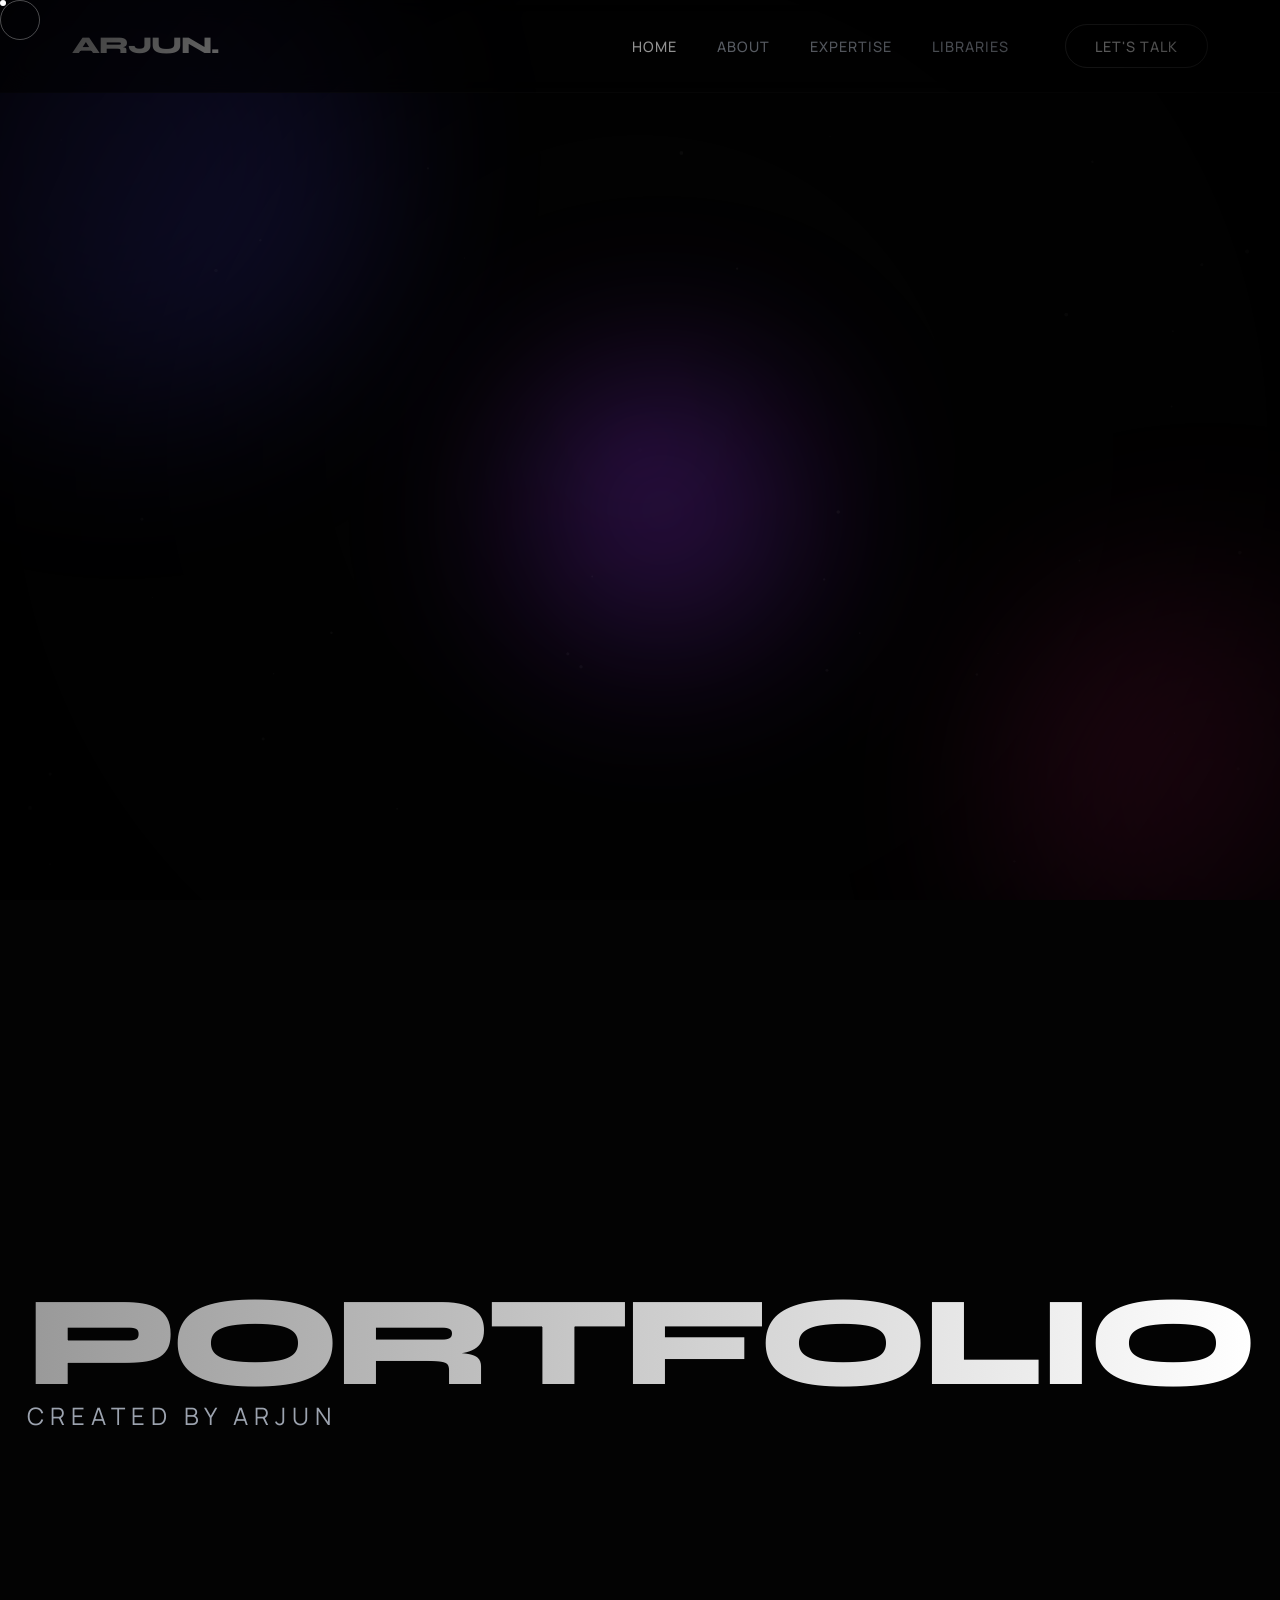
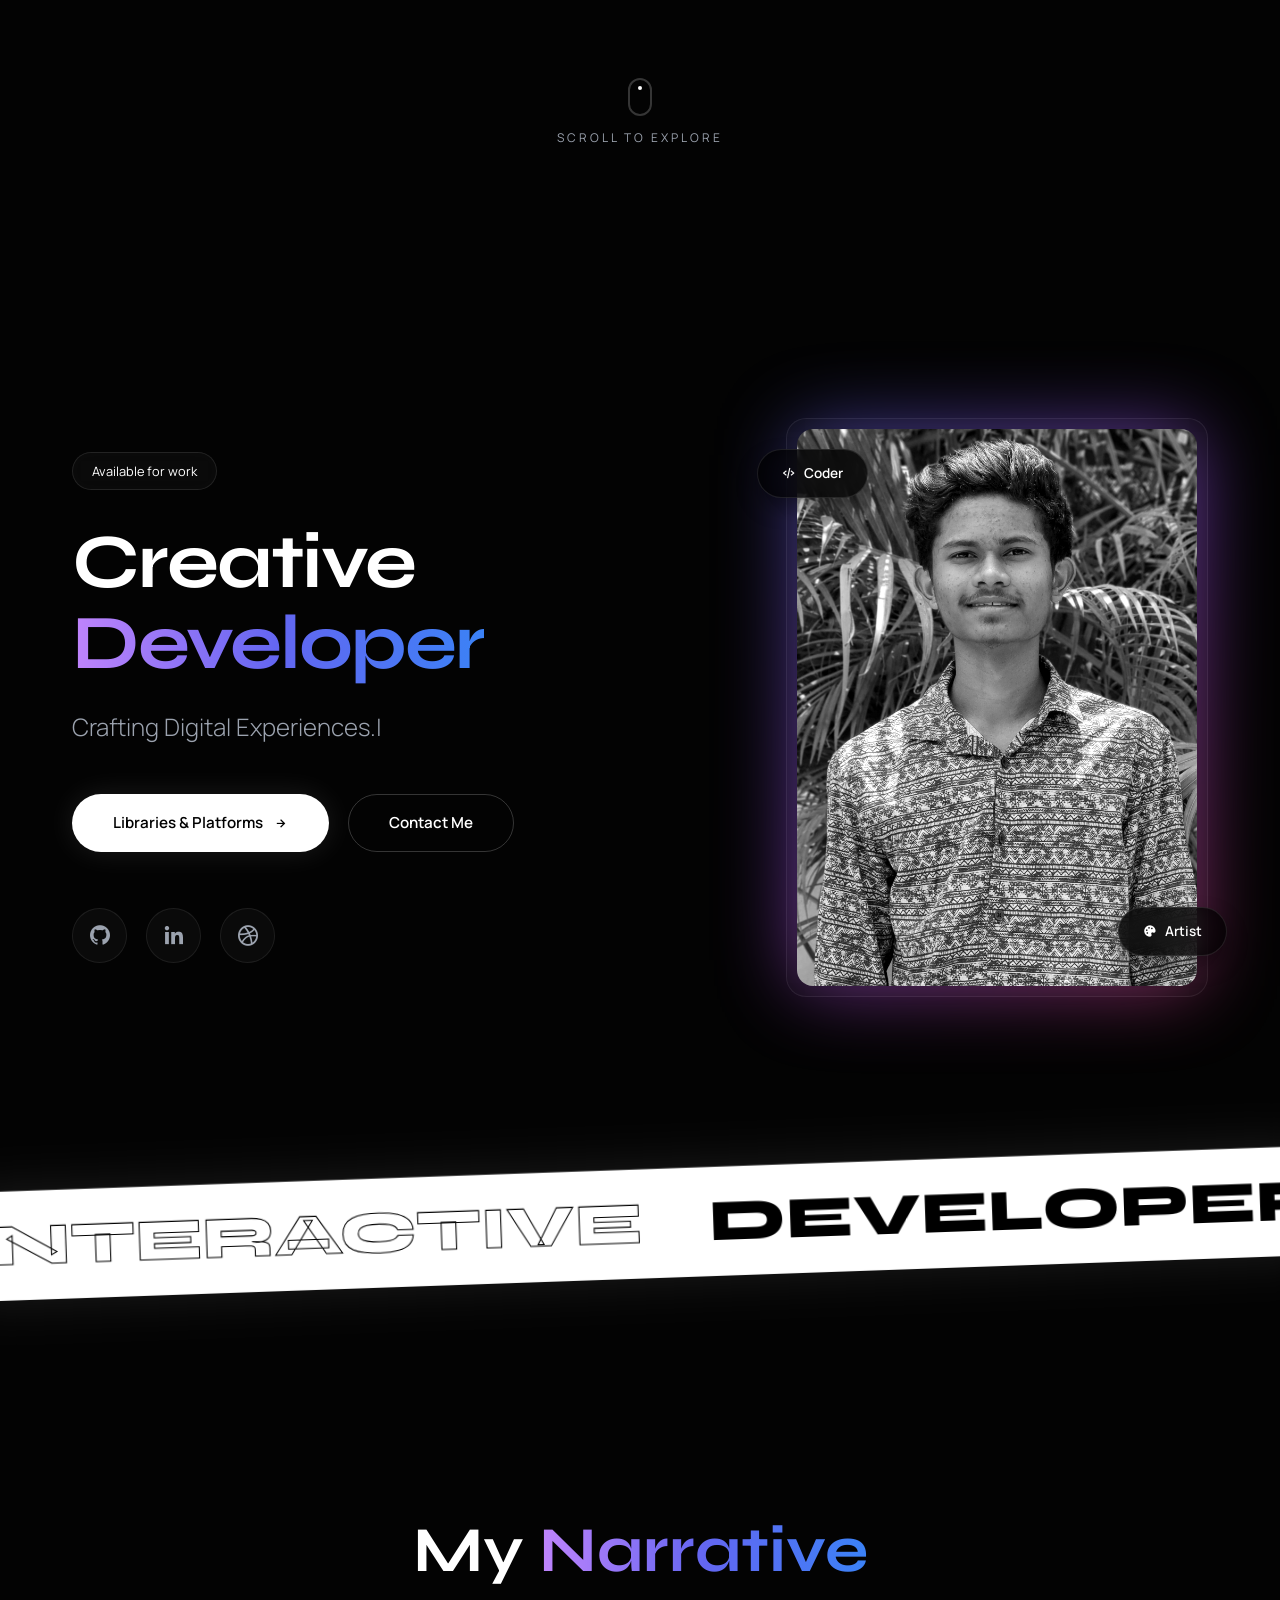
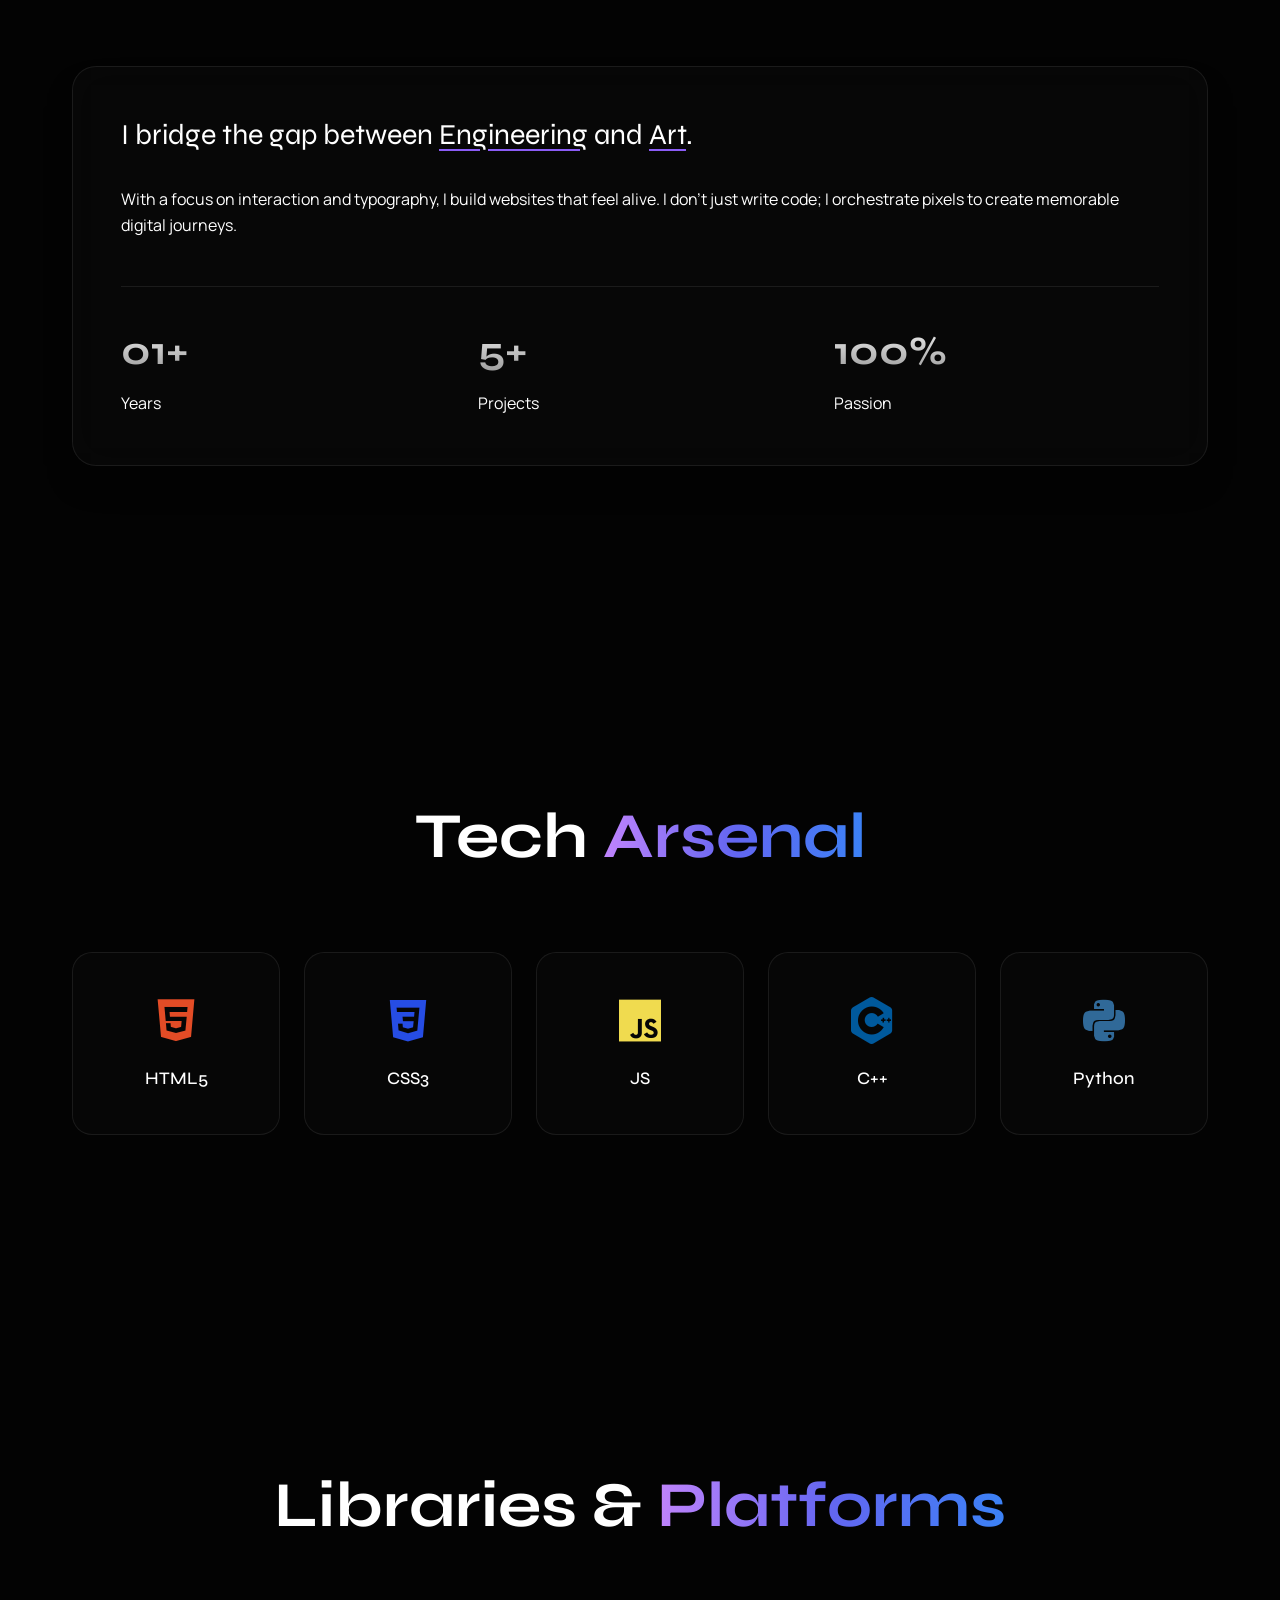
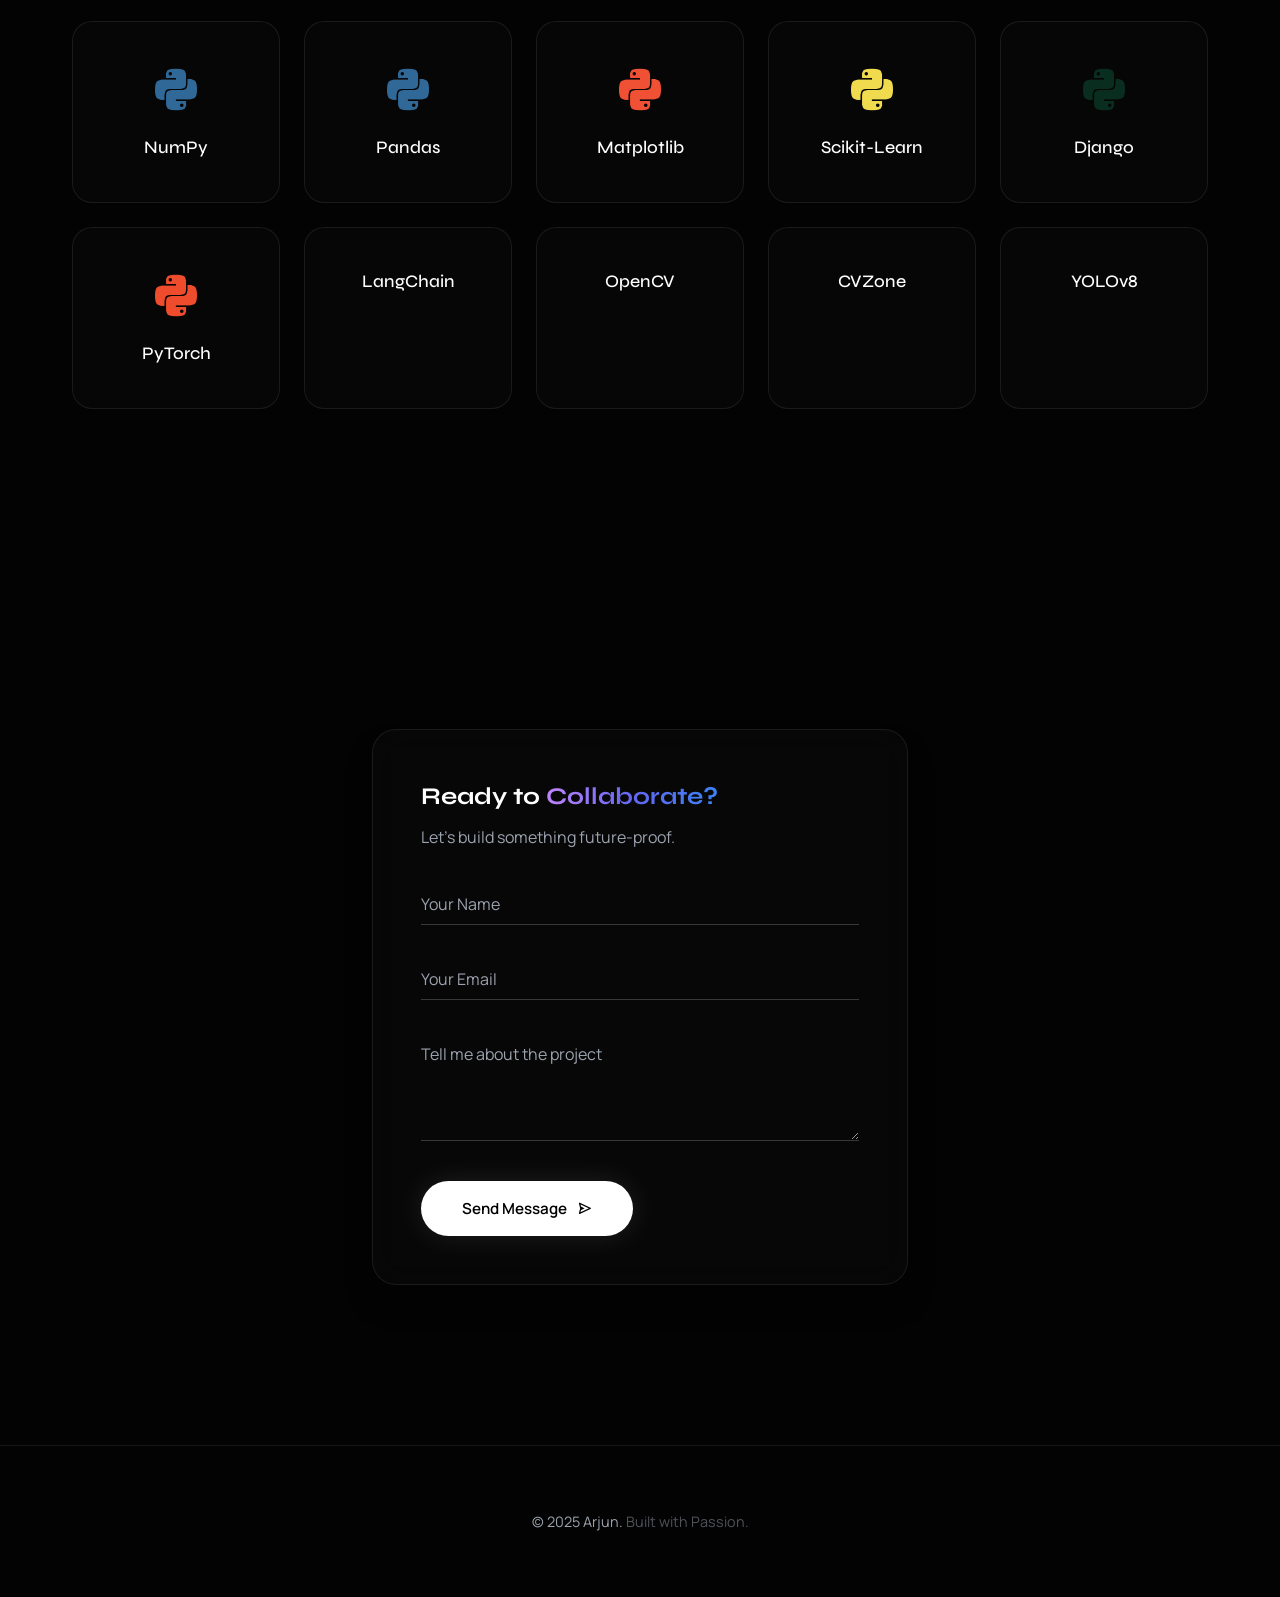
==== index.html @ 9d9468fa "Add files via upload" ====
<!DOCTYPE html>
<html lang="en">
<head>
    <meta charset="UTF-8">
    <meta name="viewport" content="width=device-width, initial-scale=1.0">
    <title>Arjun | Creative Developer</title>
    <link rel="stylesheet" href="style.css">
    <link href='https://unpkg.com/boxicons@2.1.4/css/boxicons.min.css' rel='stylesheet'>
    <link rel="preconnect" href="https://fonts.googleapis.com">
    <link rel="preconnect" href="https://fonts.gstatic.com" crossorigin>
    <link href="https://fonts.googleapis.com/css2?family=Manrope:wght@300;400;500;600&family=Syne:wght@400;600;700;800&display=swap" rel="stylesheet">
</head>
<body>

    <div class="noise-overlay"></div>
    <div class="vignette"></div>

    <div class="blob-cont">
        <div class="blob blob-1"></div>
        <div class="blob blob-2"></div>
        <div class="blob blob-3"></div>
    </div>

    <div class="preloader">
        <div class="loader-content">
            <span class="loader-text">Arjun.</span>
            <div class="loader-bar"></div>
        </div>
    </div>

    <div class="cursor-dot" data-cursor-dot></div>
    <div class="cursor-outline" data-cursor-outline></div>

    <canvas id="particles-canvas"></canvas>

    <header class="glass-header" id="header">
        <nav class="nav container">
            <a href="#" class="logo hacker-effect" data-value="ARJUN.">ARJUN.</a>
            
            <div class="nav-menu" id="nav-menu">
                <a href="#home" class="nav-link active-link">Home</a>
                <a href="#about" class="nav-link">About</a>
                <a href="#skills" class="nav-link">Expertise</a>
                <a href="#libraries" class="nav-link">Libraries</a>
                <a href="#contact" class="nav-link contact-btn magnetic">Let's Talk</a>
                <div class="close-menu"><i class='bx bx-x'></i></div>
            </div>
            <div class="toggle-menu" id="nav-toggle"><i class='bx bx-menu-alt-right'></i></div>
        </nav>
        <div class="scroll-progress"></div>
    </header>

    <section class="cover-page">
        <div class="cover-content">
            <h1 class="giant-text parallax" data-speed="0.2">PORTFOLIO</h1>
            <p class="cover-subtitle parallax" data-speed="0.1">Created by Arjun</p>
            
            <div class="scroll-indicator-wrapper">
                <div class="mouse-icon"></div>
                <span>Scroll to Explore</span>
            </div>
        </div>
    </section>

    <section class="hero" id="home">
        <div class="container hero-grid">
            <div class="hero-text reveal-group">
                <div class="badge reveal-item">Available for work</div>
                <h1 class="reveal-item">Creative <br> <span class="gradient-text hacker-effect" data-value="Developer">Developer</span></h1>
                <p class="typing-wrapper reveal-item">Crafting <span class="typewriter"></span><span class="cursor">|</span></p>
                
                <div class="hero-btns reveal-item">
                    <a href="#libraries" class="btn primary magnetic">Libraries & Platforms <i class='bx bx-right-arrow-alt'></i></a>
                    <a href="#contact" class="btn secondary magnetic">Contact Me</a>
                </div>

                <div class="socials reveal-item">
                    <a href="#" class="magnetic"><i class='bx bxl-github'></i></a>
                    <a href="https://www.linkedin.com/feed/" class="magnetic"><i class='bx bxl-linkedin'></i></a>
                    <a href="#" class="magnetic"><i class='bx bxl-dribbble'></i></a>
                </div>
            </div>
            
            <div class="hero-visual reveal-item" id="tilt-card">
                <div class="glass-card profile-card">
                    <img src="my_pic.jpg" alt="Arjun" class="profile-img">
                    <div class="glow-effect"></div>
                    <div class="floating-badge badge-1"><i class='bx bx-code-alt'></i> Coder</div>
                    <div class="floating-badge badge-2"><i class='bx bxs-palette'></i> Artist</div>
                </div>
            </div>
        </div>
    </section>

    <div class="marquee-strip">
        <div class="marquee-content">
            <span class="outline">INTERACTIVE</span> <span class="filled">DEVELOPER</span>
            <span class="outline">CREATIVE</span> <span class="filled">DESIGNER</span>
            <span class="outline">MODERN</span> <span class="filled">SOLUTIONS</span>
        </div>
    </div>

    <section class="about section" id="about">
        <div class="container">
            <h2 class="section-title reveal">My <span class="gradient-text">Narrative</span></h2>
            <div class="glass-card reveal about-card">
                <div class="about-content">
                    <p class="big-p">I bridge the gap between <span class="highlight">Engineering</span> and <span class="highlight">Art</span>.</p>
                    <p>With a focus on interaction and typography, I build websites that feel alive. I don't just write code; I orchestrate pixels to create memorable digital journeys.</p>
                    <div class="stats-grid">
                        <div class="stat"><h3>01+</h3><p>Years</p></div>
                        <div class="stat"><h3>5+</h3><p>Projects</p></div>
                        <div class="stat"><h3>100%</h3><p>Passion</p></div>
                    </div>
                </div>
            </div>
        </div>
    </section>

    <section class="skills section" id="skills">
        <div class="container">
            <h2 class="section-title reveal">Tech <span class="gradient-text">Arsenal</span></h2>
            <div class="cards-wrapper" id="cards-wrapper">
                <div class="spotlight-card reveal" data-glow="rgba(227, 76, 38, 0.3)">
                    <div class="spotlight-content">
                        <i class='bx bxl-html5 skill-icon' style="color: #e34c26;"></i>
                        <h3>HTML5</h3>
                    </div>
                </div>
                <div class="spotlight-card reveal" data-glow="rgba(38, 77, 228, 0.3)">
                    <div class="spotlight-content">
                        <i class='bx bxl-css3 skill-icon' style="color: #264de4;"></i>
                        <h3>CSS3</h3>
                    </div>
                </div>
                <div class="spotlight-card reveal" data-glow="rgba(240, 219, 79, 0.3)">
                    <div class="spotlight-content">
                        <i class='bx bxl-javascript skill-icon' style="color: #f0db4f;"></i>
                        <h3>JS</h3>
                    </div>
                </div>
                <div class="spotlight-card reveal" data-glow="rgba(0, 122, 204, 0.3)">
                    <div class="spotlight-content">
                        <i class='bx bxl-c-plus-plus skill-icon' style="color: #00599C;"></i>
                        <h3>C++</h3>
                    </div>
                </div>
                <div class="spotlight-card reveal" data-glow="rgba(53, 114, 165, 0.3)">
                    <div class="spotlight-content">
                        <i class='bx bxl-python skill-icon' style="color: #306998;"></i>
                        <h3>Python</h3>
                    </div>
                </div>
            </div>
        </div>
    </section>

    <!-- NEW LIBRARIES & PLATFORMS SECTION -->
    <section class="libraries section" id="libraries">
        <div class="container">
            <h2 class="section-title reveal">Libraries & <span class="gradient-text">Platforms</span></h2>
            <div class="cards-wrapper">
                <!-- Libraries -->
                <div class="spotlight-card reveal" data-glow="rgba(54, 162, 235, 0.3)">
                    <div class="spotlight-content">
                        <i class='bx bxl-python skill-icon' style="color: #306998;"></i>
                        <h3>NumPy</h3>
                    </div>
                </div>
                <div class="spotlight-card reveal" data-glow="rgba(255, 206, 86, 0.3)">
                    <div class="spotlight-content">
                        <i class='bx bxl-python skill-icon' style="color: #306998;"></i>
                        <h3>Pandas</h3>
                    </div>
                </div>
                <div class="spotlight-card reveal" data-glow="rgba(75, 192, 192, 0.3)">
                    <div class="spotlight-content">
                        <i class='bx bxl-python skill-icon' style="color: #f05033;"></i>
                        <h3>Matplotlib</h3>
                    </div>
                </div>
                <div class="spotlight-card reveal" data-glow="rgba(153, 102, 255, 0.3)">
                    <div class="spotlight-content">
                        <i class='bx bxl-python skill-icon' style="color: #f0db4f;"></i>
                        <h3>Scikit-Learn</h3>
                    </div>
                </div>
                <div class="spotlight-card reveal" data-glow="rgba(255, 99, 132, 0.3)">
                    <div class="spotlight-content">
                        <i class='bx bxl-python skill-icon' style="color: #092E20;"></i>
                        <h3>Django</h3>
                    </div>
                </div>
                <div class="spotlight-card reveal" data-glow="rgba(255, 159, 64, 0.3)">
                    <div class="spotlight-content">
                        <i class='bx bxl-python skill-icon' style="color: #EE4C2C;"></i>
                        <h3>PyTorch</h3>
                    </div>
                </div>
                <!-- Platforms / Tools -->
                <div class="spotlight-card reveal" data-glow="rgba(255, 99, 255, 0.3)">
                    <div class="spotlight-content">
                        <h3>LangChain</h3>
                    </div>
                </div>
                <div class="spotlight-card reveal" data-glow="rgba(0, 200, 200, 0.3)">
                    <div class="spotlight-content">
                        <h3>OpenCV</h3>
                    </div>
                </div>
                <div class="spotlight-card reveal" data-glow="rgba(200, 0, 200, 0.3)">
                    <div class="spotlight-content">
                        <h3>CVZone</h3>
                    </div>
                </div>
                <div class="spotlight-card reveal" data-glow="rgba(255, 150, 0, 0.3)">
                    <div class="spotlight-content">
                        <h3>YOLOv8</h3>
                    </div>
                </div>
            </div>
        </div>
    </section>

    <section class="contact section" id="contact">
        <div class="container contact-container">
            <div class="glass-card contact-box reveal">
                <h2>Ready to <span class="gradient-text">Collaborate?</span></h2>
                <p>Let's build something future-proof.</p>
                <form class="contact-form">
                    <div class="input-group">
                        <input type="text" required>
                        <label>Your Name</label>
                    </div>
                    <div class="input-group">
                        <input type="email" required>
                        <label>Your Email</label>
                    </div>
                    <div class="input-group">
                        <textarea rows="4" required></textarea>
                        <label>Tell me about the project</label>
                    </div>
                    <button type="submit" class="btn primary magnetic">Send Message <i class='bx bx-send'></i></button>
                </form>
            </div>
        </div>
    </section>

    <footer class="footer">
        <p>&copy; 2025 Arjun. <span style="opacity:0.5">Built with Passion.</span></p>
    </footer>

    <script src="script.js"></script>
</body>
</html>
---- style.css ----
/* --- 1. VARIABLES & RESET --- */
:root {
    --bg-color: #030303; /* Darker Black */
    --card-bg: rgba(255, 255, 255, 0.02);
    --border-color: rgba(255, 255, 255, 0.08);
    --text-main: #ffffff;
    --text-muted: #9ca3af;
    --accent: #8b5cf6;
    --gradient: linear-gradient(135deg, #6366f1 0%, #a855f7 50%, #ec4899 100%);
    --gradient-text: linear-gradient(to right, #c084fc, #6366f1, #3b82f6);
    
    /* Fonts */
    --font-heading: 'Syne', sans-serif;
    --font-body: 'Manrope', sans-serif;
}

* { margin: 0; padding: 0; box-sizing: border-box; cursor: none; }
html { scroll-behavior: smooth; font-size: 16px; }
body { 
    background-color: var(--bg-color); 
    color: var(--text-main); 
    font-family: var(--font-body); 
    overflow-x: hidden;
    line-height: 1.6;
}

/* Custom Scrollbar */
::-webkit-scrollbar { width: 8px; }
::-webkit-scrollbar-track { background: var(--bg-color); }
::-webkit-scrollbar-thumb { background: #333; border-radius: 4px; }
::-webkit-scrollbar-thumb:hover { background: #555; }

/* Selection */
::selection { background: var(--accent); color: #fff; }

/* --- 2. BACKGROUND EFFECTS --- */
.noise-overlay {
    position: fixed; top: 0; left: 0; width: 100%; height: 100%;
    background: url('https://grainy-gradients.vercel.app/noise.svg');
    opacity: 0.05; z-index: 9999; pointer-events: none;
}
.vignette {
    position: fixed; top: 0; left: 0; width: 100%; height: 100%;
    background: radial-gradient(circle at center, transparent 0%, #000 120%);
    z-index: 9998; pointer-events: none;
}

.blob-cont {
    position: fixed; top: 0; left: 0; width: 100%; height: 100vh;
    z-index: -2; overflow: hidden; pointer-events: none;
}
.blob {
    position: absolute; border-radius: 50%;
    filter: blur(90px); opacity: 0.3;
    animation: floatBlob 15s infinite alternate ease-in-out;
}
.blob-1 { width: 500px; height: 500px; background: #4f46e5; top: -10%; left: -10%; }
.blob-2 { width: 400px; height: 400px; background: #db2777; bottom: -10%; right: -10%; animation-delay: -5s; }
.blob-3 { width: 300px; height: 300px; background: #9333ea; top: 40%; left: 40%; animation-duration: 20s; }
@keyframes floatBlob { 0% { transform: translate(0, 0) scale(1); } 100% { transform: translate(30px, 30px) scale(1.1); } }

/* --- 3. CUSTOM CURSOR --- */
.cursor-dot { width: 6px; height: 6px; background: #fff; position: fixed; border-radius: 50%; z-index: 10000; pointer-events: none; }
.cursor-outline { 
    width: 40px; height: 40px; border: 1px solid rgba(255,255,255,0.3); position: fixed; 
    border-radius: 50%; z-index: 10000; pointer-events: none; transition: width 0.2s, height 0.2s, background 0.2s; 
    mix-blend-mode: difference;
}
body.hovering .cursor-outline { width: 60px; height: 60px; background: rgba(255,255,255,0.1); border-color: transparent; backdrop-filter: blur(2px); }

/* --- 4. PRELOADER --- */
.preloader {
    position: fixed; top: 0; left: 0; width: 100%; height: 100%;
    background: #000; z-index: 99999;
    display: flex; justify-content: center; align-items: center;
    transition: opacity 0.6s ease;
}
.loader-text { font-family: var(--font-heading); font-size: 2rem; font-weight: 700; margin-bottom: 15px; display: block; letter-spacing: 2px; }
.loader-bar { width: 0; height: 2px; background: #fff; transition: width 0.5s; }
.preloader.hide { opacity: 0; pointer-events: none; }

/* --- 5. TYPOGRAPHY & UTILITIES --- */
.container { max-width: 1200px; margin: 0 auto; padding: 0 2rem; }
.section { padding: 10rem 0; }
h1, h2, h3 { font-family: var(--font-heading); }
.section-title { font-size: clamp(2.5rem, 5vw, 4rem); font-weight: 700; margin-bottom: 4rem; text-align: center; }
.gradient-text { background: var(--gradient-text); -webkit-background-clip: text; color: transparent; }

.glass-card {
    background: var(--card-bg);
    backdrop-filter: blur(20px); -webkit-backdrop-filter: blur(20px);
    border: 1px solid var(--border-color);
    border-radius: 24px; padding: 3rem;
    box-shadow: 0 20px 40px -20px rgba(0,0,0,0.5);
    transition: 0.4s;
}

/* Buttons */
.btn {
    padding: 1rem 2.5rem; border-radius: 100px; font-weight: 600; font-family: var(--font-body);
    text-decoration: none; display: inline-flex; align-items: center; gap: 10px;
    transition: 0.4s cubic-bezier(0.175, 0.885, 0.32, 1.275); border: 1px solid transparent; font-size: 0.95rem;
}
.btn.primary { background: #fff; color: #000; box-shadow: 0 0 30px rgba(255,255,255,0.1); }
.btn.secondary { border-color: rgba(255,255,255,0.2); color: #fff; margin-left: 1rem; background: transparent; }
.btn:hover { transform: translateY(-4px); box-shadow: 0 10px 40px rgba(255,255,255,0.15); }

/* --- 6. HEADER --- */
.glass-header {
    position: fixed; top: 0; width: 100%; padding: 1.5rem 0; z-index: 100;
    background: rgba(3, 3, 3, 0.6); backdrop-filter: blur(12px);
    border-bottom: 1px solid rgba(255,255,255,0.03);
}
.nav { display: flex; justify-content: space-between; align-items: center; }
.logo { font-family: var(--font-heading); font-size: 1.5rem; font-weight: 800; color: #fff; text-decoration: none; letter-spacing: -1px; }
.nav-menu { display: flex; gap: 2.5rem; align-items: center; }
.nav-link { 
    color: var(--text-muted); text-decoration: none; font-size: 0.9rem; font-weight: 500; 
    transition: 0.3s; position: relative; text-transform: uppercase; letter-spacing: 1px;
}
.nav-link:hover, .active-link { color: #fff; }
.contact-btn { border: 1px solid rgba(255,255,255,0.2); padding: 0.6rem 1.8rem; border-radius: 30px; color: #fff !important; margin-left: 1rem; }
.contact-btn:hover { background: #fff; color: #000 !important; }
.toggle-menu, .close-menu { display: none; font-size: 2rem; color: #fff; cursor: pointer; }
.scroll-progress { position: absolute; bottom: 0; left: 0; height: 1px; background: var(--gradient); width: 0%; transition: 0.1s; box-shadow: 0 0 10px var(--accent); }

/* --- 7. COVER PAGE (ATTRACTIVE) --- */
.cover-page {
    height: 100vh; width: 100%; display: flex; justify-content: center; align-items: center;
    position: relative; z-index: 10;
}
.giant-text {
    /* UPDATED: Reduced from 13vw to 10vw to fix text clipping */
    font-size: 10vw; 
    font-weight: 800; line-height: 1; margin: 0; letter-spacing: -5px;
    background: linear-gradient(90deg, #999, #fff, #999);
    background-size: 200%; -webkit-background-clip: text; color: transparent;
    animation: shineText 5s linear infinite;
    opacity: 0; animation: fadeIn 2s forwards 0.5s, shineText 5s linear infinite; /* Fade in then shine */
}
@keyframes shineText { 0% { background-position: 0%; } 100% { background-position: 200%; } }
.cover-subtitle {
    font-size: 1.5rem; color: var(--text-muted); text-transform: uppercase; letter-spacing: 6px;
    margin-top: -10px; opacity: 0; animation: fadeIn 2s forwards 1s;
}
.scroll-indicator-wrapper {
    position: absolute; bottom: 60px; left: 50%; transform: translateX(-50%);
    display: flex; flex-direction: column; align-items: center; gap: 12px; opacity: 0; animation: fadeIn 2s forwards 1.5s;
}
.scroll-indicator-wrapper span { font-size: 0.75rem; letter-spacing: 3px; color: var(--text-muted); text-transform: uppercase; }
.mouse-icon { width: 24px; height: 38px; border: 2px solid rgba(255,255,255,0.2); border-radius: 20px; position: relative; }
.mouse-icon::before { content: ''; position: absolute; top: 6px; left: 50%; transform: translateX(-50%); width: 4px; height: 4px; background: #fff; border-radius: 50%; animation: scrollMouse 2s infinite; }
@keyframes fadeIn { to { opacity: 1; } }
@keyframes scrollMouse { 0% { top: 6px; opacity: 1; } 100% { top: 20px; opacity: 0; } }

/* --- 8. HERO --- */
.hero { min-height: 100vh; display: flex; align-items: center; position: relative; padding-top: 100px; }
.hero-grid { display: grid; grid-template-columns: 1.2fr 0.8fr; gap: 5rem; align-items: center; }
.badge { padding: 0.5rem 1.2rem; border-radius: 50px; border: 1px solid rgba(255,255,255,0.1); color: #fff; font-size: 0.8rem; margin-bottom: 2rem; display: inline-block; background: rgba(255,255,255,0.03); backdrop-filter: blur(10px); }
.hero h1 { font-size: clamp(3.5rem, 6vw, 6rem); line-height: 1.05; font-weight: 700; margin-bottom: 1.5rem; letter-spacing: -2px; }
.typing-wrapper { font-size: 1.5rem; color: var(--text-muted); margin-bottom: 3rem; font-weight: 300; }
.socials { display: flex; gap: 1.2rem; margin-top: 3.5rem; }
.socials a { width: 55px; height: 55px; border-radius: 50%; background: rgba(255,255,255,0.03); border: 1px solid var(--border-color); display: flex; justify-content: center; align-items: center; color: var(--text-muted); font-size: 1.5rem; transition: 0.3s; text-decoration: none; }
.socials a:hover { color: #fff; background: #fff; border-color: #fff; color: #000; transform: translateY(-5px); }

/* Hero Visual */
.profile-card { padding: 10px; position: relative; border-radius: 20px; overflow: visible; }
.profile-img { width: 100%; border-radius: 16px; display: block; filter: grayscale(100%) contrast(1.1); transition: 0.5s; }
.profile-card:hover .profile-img { filter: grayscale(0%); }
.glow-effect { position: absolute; top: 10px; left: 10px; right: 10px; bottom: 10px; background: var(--gradient); z-index: -1; filter: blur(40px); opacity: 0.6; transition: 0.5s; }
.profile-card:hover .glow-effect { opacity: 0.9; filter: blur(60px); }
.floating-badge { position: absolute; background: rgba(0,0,0,0.8); backdrop-filter: blur(10px); padding: 0.8rem 1.5rem; border-radius: 100px; border: 1px solid rgba(255,255,255,0.1); display: flex; align-items: center; gap: 8px; font-size: 0.85rem; font-weight: 600; box-shadow: 0 10px 20px rgba(0,0,0,0.4); }
.badge-1 { top: 30px; left: -30px; }
.badge-2 { bottom: 40px; right: -20px; }

/* --- 9. MARQUEE (TILTED STRIP) --- */
.marquee-strip { background: #fff; padding: 1.5rem 0; transform: rotate(-2deg) scale(1.05); margin: 4rem 0; box-shadow: 0 0 50px rgba(255,255,255,0.1); }
.marquee-content { display: flex; gap: 4rem; animation: marquee 20s linear infinite; }
.marquee-content span { font-size: 3.5rem; font-weight: 800; font-family: var(--font-heading); line-height: 1; }
.marquee-content .filled { color: #000; }
.marquee-content .outline { color: transparent; -webkit-text-stroke: 1px #000; }
@keyframes marquee { 0% { transform: translateX(0); } 100% { transform: translateX(-50%); } }

/* --- 10. ABOUT --- */
.big-p { font-size: 1.8rem; font-family: var(--font-heading); line-height: 1.4; margin-bottom: 2rem; color: #fff; }
.highlight { color: #fff; text-decoration: underline; text-decoration-color: var(--accent); text-underline-offset: 5px; }
.stats-grid { display: grid; grid-template-columns: repeat(3, 1fr); gap: 2rem; margin-top: 3rem; border-top: 1px solid var(--border-color); padding-top: 2rem; }
.stat h3 { font-size: 2.5rem; background: linear-gradient(to bottom, #fff, #888); -webkit-background-clip: text; color: transparent; margin-bottom: 0.5rem; }

/* --- 11. SKILLS (GLOW CARDS) --- */
.cards-wrapper { display: grid; grid-template-columns: repeat(auto-fit, minmax(180px, 1fr)); gap: 1.5rem; }
.spotlight-card {
    background: rgba(255,255,255,0.015); border-radius: 20px; padding: 2.5rem; text-align: center;
    border: 1px solid var(--border-color); position: relative; overflow: hidden; transition: 0.3s;
}
.spotlight-card::before {
    content: ''; position: absolute; top: var(--y); left: var(--x); transform: translate(-50%, -50%);
    width: 200px; height: 200px; background: var(--glow-color, rgba(255,255,255,0.1));
    filter: blur(60px); opacity: 0; transition: opacity 0.5s; pointer-events: none;
}
.spotlight-card:hover::before { opacity: 1; }
.spotlight-card:hover { border-color: rgba(255,255,255,0.3); transform: translateY(-5px); }
.skill-icon { font-size: 3.5rem; margin-bottom: 1rem; position: relative; z-index: 2; transition: 0.4s; display: inline-block; }
.spotlight-card:hover .skill-icon { transform: scale(1.2) rotate(5deg); }
.spotlight-content h3 { font-size: 1.1rem; font-weight: 500; position: relative; z-index: 2; }

/* --- 12. PROJECTS --- */
.projects-grid { display: grid; grid-template-columns: repeat(auto-fit, minmax(400px, 1fr)); gap: 3rem; }
.project-card { border-radius: 24px; background: var(--card-bg); border: 1px solid var(--border-color); overflow: hidden; transition: 0.4s; }
.project-card:hover { transform: translateY(-10px); box-shadow: 0 20px 40px rgba(0,0,0,0.5); border-color: rgba(255,255,255,0.2); }
.project-img-holder { height: 280px; position: relative; overflow: hidden; }
.project-img-holder img { width: 100%; height: 100%; object-fit: cover; transition: 0.7s ease; }
.project-card:hover img { transform: scale(1.05); }
.project-tags { position: absolute; top: 15px; left: 15px; display: flex; gap: 8px; z-index: 5; }
.project-tags span { background: rgba(0,0,0,0.6); backdrop-filter: blur(5px); padding: 5px 12px; border-radius: 20px; font-size: 0.75rem; border: 1px solid rgba(255,255,255,0.1); }
.project-overlay {
    position: absolute; inset: 0; background: rgba(0,0,0,0.4); opacity: 0;
    display: flex; justify-content: center; align-items: center; transition: 0.3s;
}
.project-card:hover .project-overlay { opacity: 1; }
.project-overlay a { width: 60px; height: 60px; background: #fff; border-radius: 50%; display: flex; align-items: center; justify-content: center; color: #000; font-size: 1.8rem; transition: 0.3s; transform: scale(0); }
.project-card:hover .project-overlay a { transform: scale(1); }
.project-info { padding: 2rem; }
.project-info h3 { font-size: 1.5rem; margin-bottom: 0.5rem; }

/* --- 13. CONTACT --- */
.contact-container { max-width: 600px; }
.contact-box h2 { margin-bottom: 0.5rem; }
.contact-box p { color: var(--text-muted); margin-bottom: 2rem; }
.input-group { position: relative; margin-bottom: 2rem; text-align: left; }
.input-group input, .input-group textarea {
    width: 100%; background: transparent; border: none; border-bottom: 1px solid rgba(255,255,255,0.2);
    padding: 10px 0; color: #fff; font-size: 1rem; outline: none; transition: 0.3s; font-family: var(--font-body);
}
.input-group label {
    position: absolute; top: 10px; left: 0; color: var(--text-muted); pointer-events: none; transition: 0.3s;
}
.input-group input:focus ~ label, .input-group input:valid ~ label,
.input-group textarea:focus ~ label, .input-group textarea:valid ~ label {
    top: -20px; font-size: 0.8rem; color: var(--accent);
}
.input-group input:focus, .input-group textarea:focus { border-bottom-color: var(--accent); }

.footer { text-align: center; padding: 4rem 0; border-top: 1px solid var(--border-color); color: var(--text-muted); font-size: 0.9rem; }

/* --- MOBILE --- */
@media (max-width: 768px) {
    /* UPDATED: Reduced from 18vw to 13vw to prevent mobile clipping */
    .giant-text { font-size: 13vw; } 
    .hero-grid { grid-template-columns: 1fr; text-align: center; gap: 3rem; }
    .hero h1 { font-size: 3rem; }
    .nav-menu { position: fixed; top: 0; right: -100%; width: 100%; height: 100vh; background: #000; flex-direction: column; justify-content: center; transition: 0.4s; }
    .nav-menu.show { right: 0; }
    .close-menu, .toggle-menu { display: block; }
}
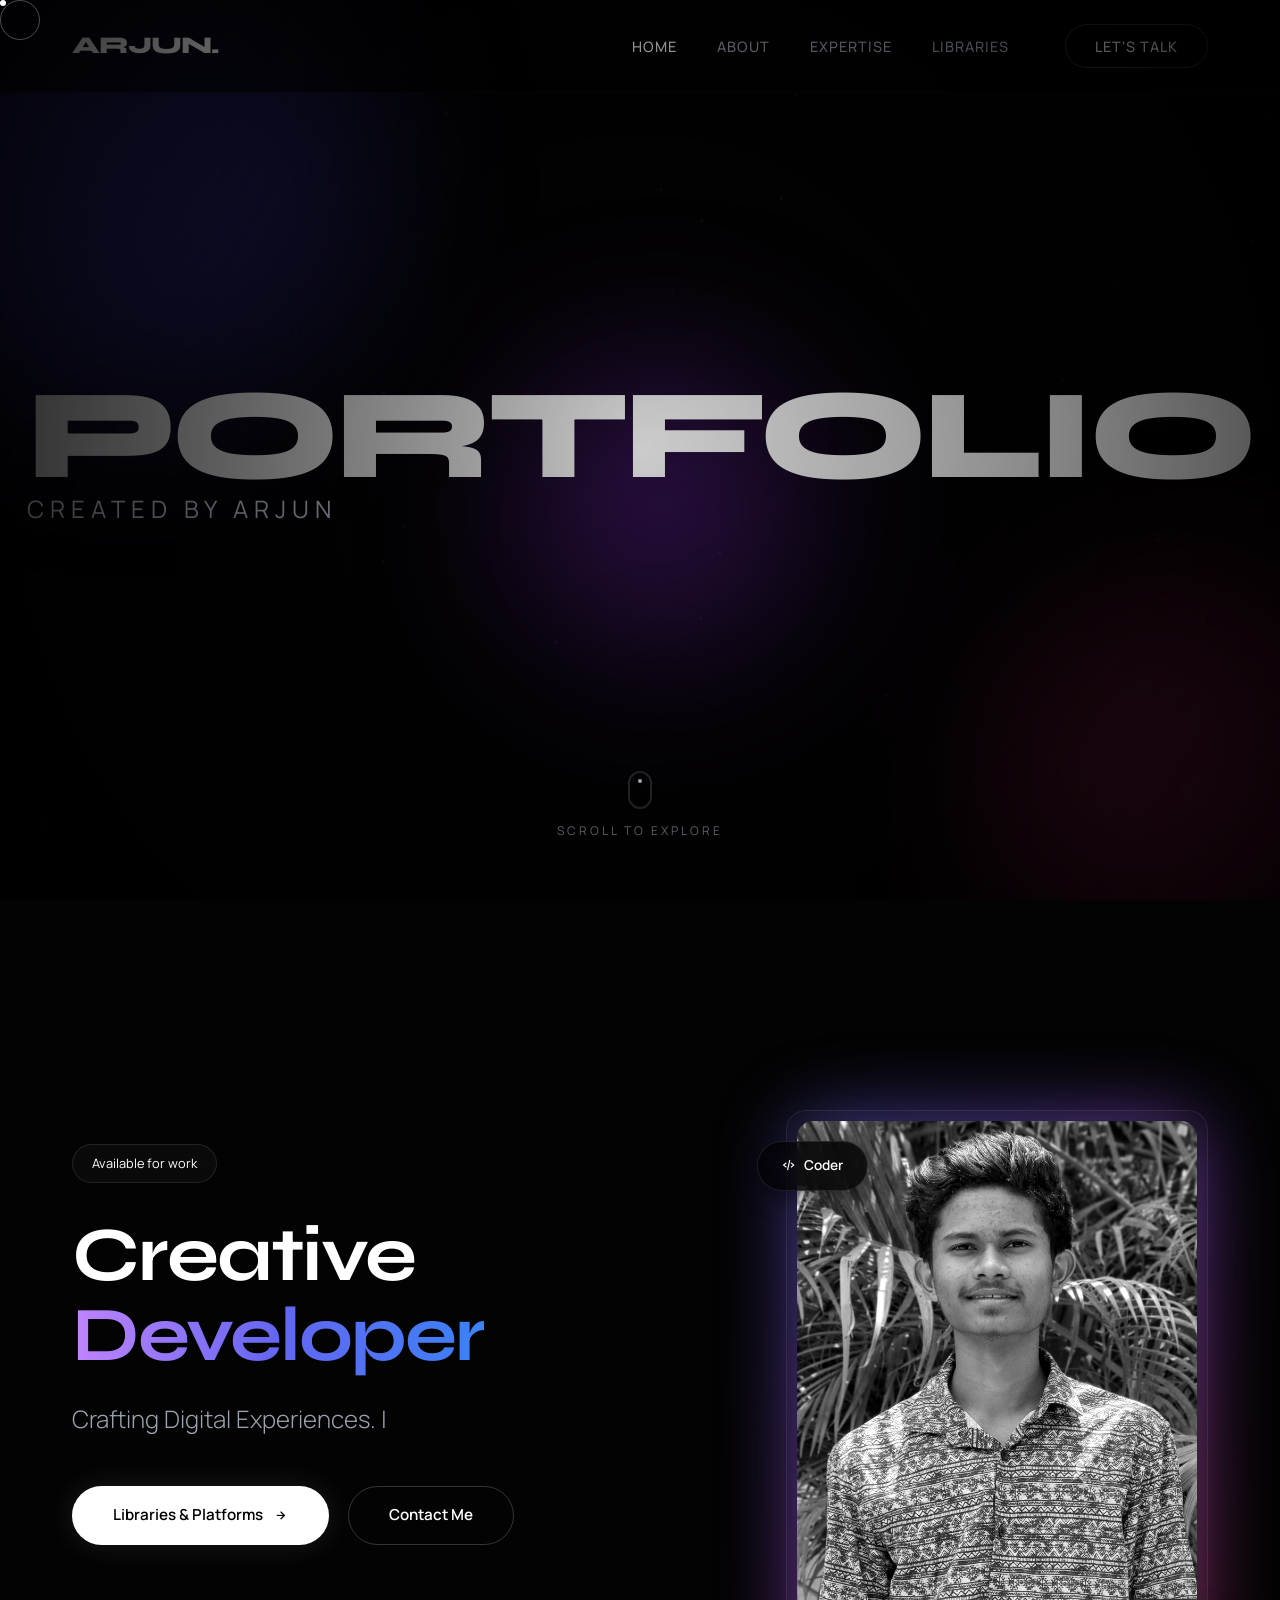
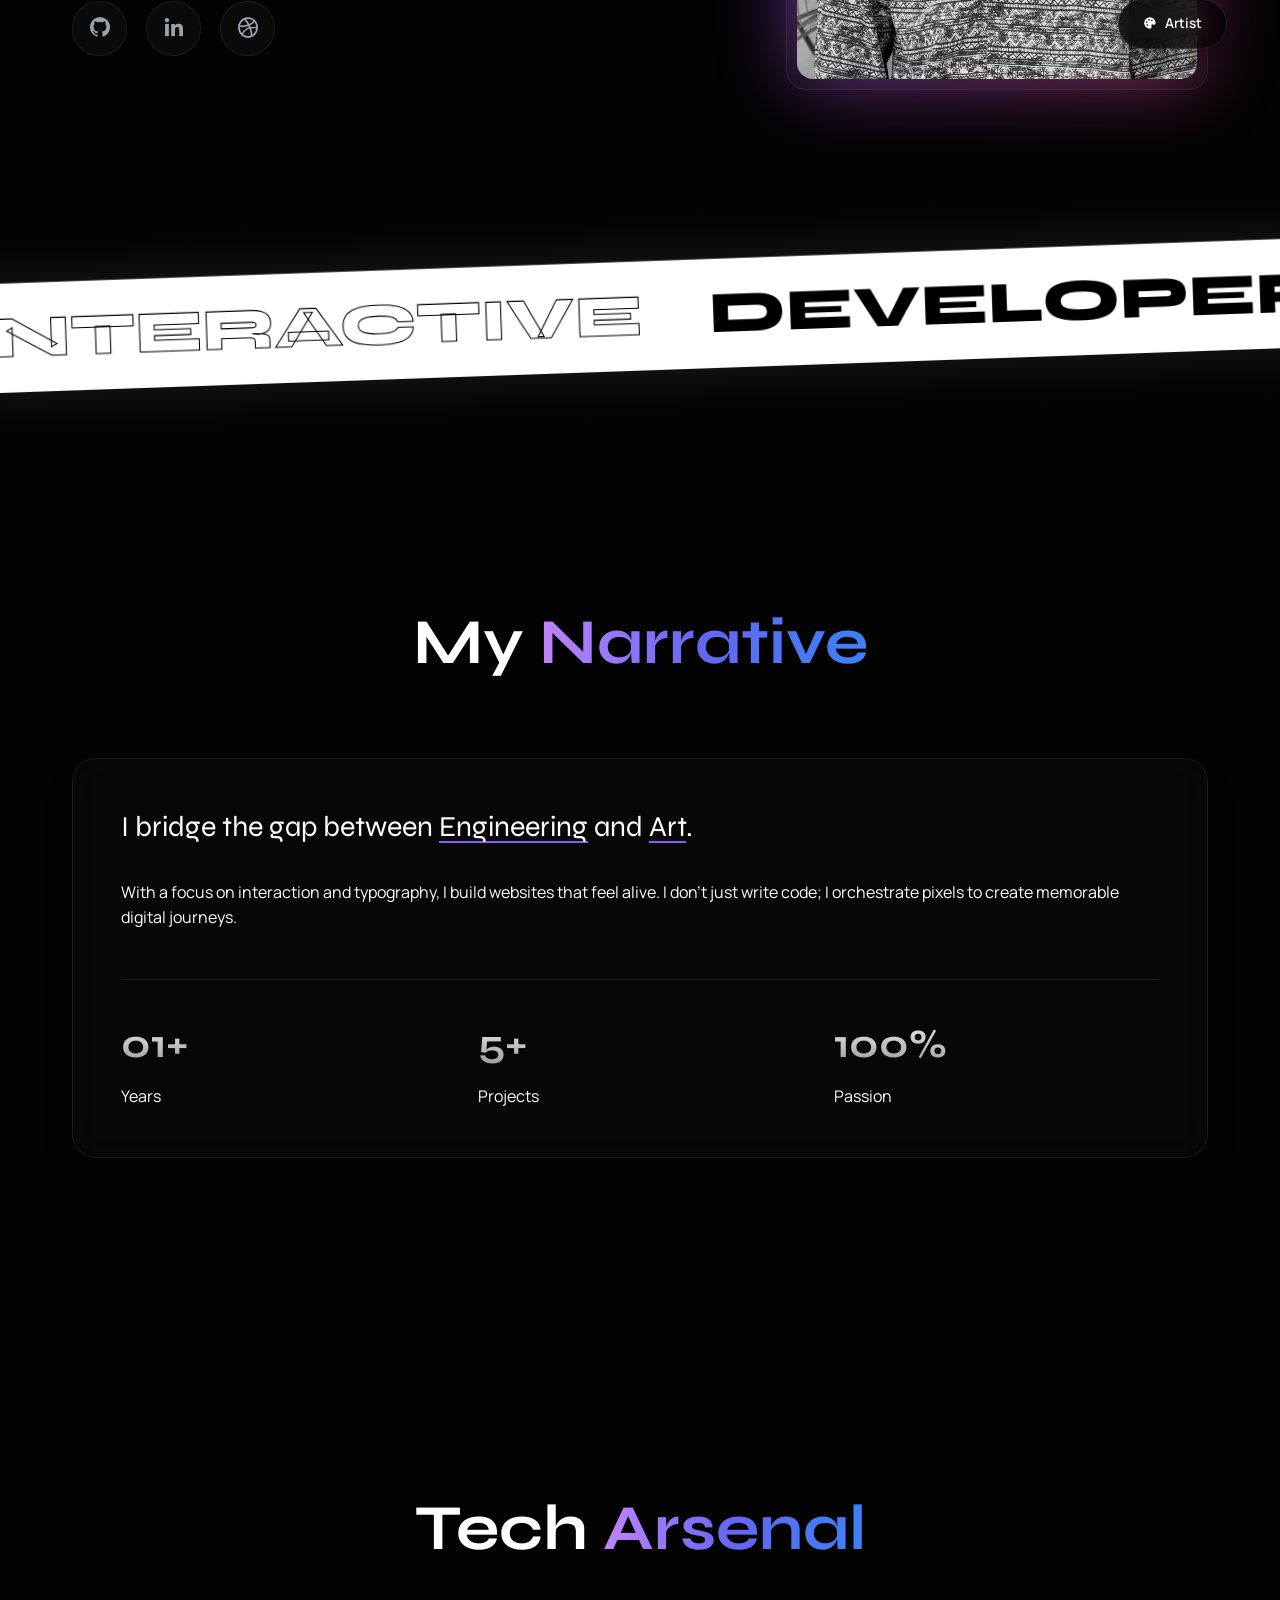
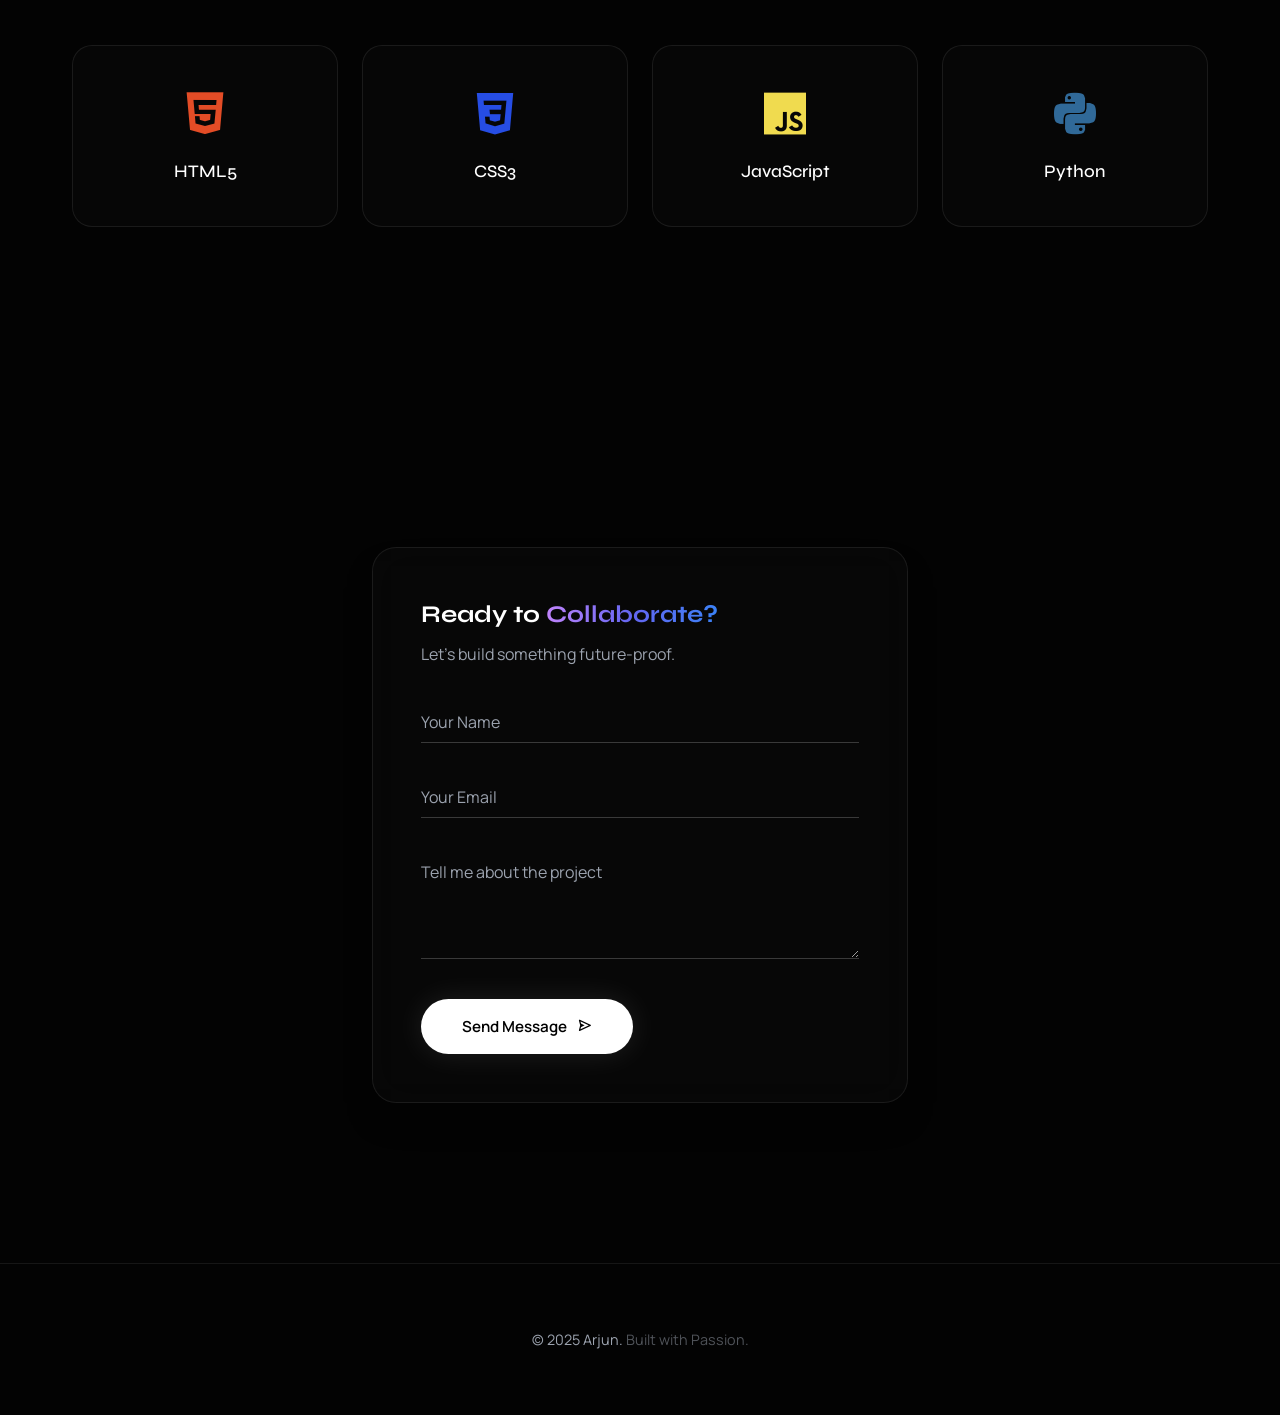
==== commit 583a53d6: "Refactor index.html for improved structure and clarity" ====
--- a/index.html
+++ b/index.html
@@ -2,25 +2,52 @@
 <html lang="en">
 <head>
     <meta charset="UTF-8">
+
+    <!-- MOBILE RESPONSIVE -->
     <meta name="viewport" content="width=device-width, initial-scale=1.0">
+
     <title>Arjun | Creative Developer</title>
+
     <link rel="stylesheet" href="style.css">
+
+    <!-- BOXICONS -->
     <link href='https://unpkg.com/boxicons@2.1.4/css/boxicons.min.css' rel='stylesheet'>
+
+    <!-- FONTS -->
     <link rel="preconnect" href="https://fonts.googleapis.com">
     <link rel="preconnect" href="https://fonts.gstatic.com" crossorigin>
+
     <link href="https://fonts.googleapis.com/css2?family=Manrope:wght@300;400;500;600&family=Syne:wght@400;600;700;800&display=swap" rel="stylesheet">
+
+    <!-- PARTICLES FIX -->
+    <style>
+        #particles-canvas{
+            position: fixed;
+            top: 0;
+            left: 0;
+            width: 100%;
+            height: 100%;
+            z-index: -3;
+            pointer-events: none;
+        }
+    </style>
+
 </head>
+
 <body>
 
+    <!-- NOISE -->
     <div class="noise-overlay"></div>
     <div class="vignette"></div>
 
+    <!-- BLOBS -->
     <div class="blob-cont">
         <div class="blob blob-1"></div>
         <div class="blob blob-2"></div>
         <div class="blob blob-3"></div>
     </div>
 
+    <!-- PRELOADER -->
     <div class="preloader">
         <div class="loader-content">
             <span class="loader-text">Arjun.</span>
@@ -28,228 +55,382 @@
         </div>
     </div>
 
+    <!-- CURSOR -->
     <div class="cursor-dot" data-cursor-dot></div>
     <div class="cursor-outline" data-cursor-outline></div>
 
+    <!-- PARTICLES -->
     <canvas id="particles-canvas"></canvas>
 
+    <!-- HEADER -->
     <header class="glass-header" id="header">
+
         <nav class="nav container">
-            <a href="#" class="logo hacker-effect" data-value="ARJUN.">ARJUN.</a>
-            
+
+            <a href="#" class="logo hacker-effect" data-value="ARJUN.">
+                ARJUN.
+            </a>
+
+            <!-- NAV MENU -->
             <div class="nav-menu" id="nav-menu">
-                <a href="#home" class="nav-link active-link">Home</a>
-                <a href="#about" class="nav-link">About</a>
-                <a href="#skills" class="nav-link">Expertise</a>
-                <a href="#libraries" class="nav-link">Libraries</a>
-                <a href="#contact" class="nav-link contact-btn magnetic">Let's Talk</a>
-                <div class="close-menu"><i class='bx bx-x'></i></div>
-            </div>
-            <div class="toggle-menu" id="nav-toggle"><i class='bx bx-menu-alt-right'></i></div>
+
+                <a href="#home" class="nav-link active-link">
+                    Home
+                </a>
+
+                <a href="#about" class="nav-link">
+                    About
+                </a>
+
+                <a href="#skills" class="nav-link">
+                    Expertise
+                </a>
+
+                <a href="#libraries" class="nav-link">
+                    Libraries
+                </a>
+
+                <a href="#contact" class="nav-link contact-btn magnetic">
+                    Let's Talk
+                </a>
+
+                <!-- CLOSE MENU -->
+                <div class="close-menu" id="nav-close">
+                    <i class='bx bx-x'></i>
+                </div>
+
+            </div>
+
+            <!-- TOGGLE -->
+            <div class="toggle-menu" id="nav-toggle">
+                <i class='bx bx-menu-alt-right'></i>
+            </div>
+
         </nav>
+
         <div class="scroll-progress"></div>
+
     </header>
 
+    <!-- COVER PAGE -->
     <section class="cover-page">
+
         <div class="cover-content">
-            <h1 class="giant-text parallax" data-speed="0.2">PORTFOLIO</h1>
-            <p class="cover-subtitle parallax" data-speed="0.1">Created by Arjun</p>
-            
+
+            <h1 class="giant-text parallax" data-speed="0.2">
+                PORTFOLIO
+            </h1>
+
+            <p class="cover-subtitle parallax" data-speed="0.1">
+                Created by Arjun
+            </p>
+
             <div class="scroll-indicator-wrapper">
+
                 <div class="mouse-icon"></div>
-                <span>Scroll to Explore</span>
-            </div>
-        </div>
+
+                <span>
+                    Scroll to Explore
+                </span>
+
+            </div>
+
+        </div>
+
     </section>
 
+    <!-- HERO -->
     <section class="hero" id="home">
+
         <div class="container hero-grid">
+
             <div class="hero-text reveal-group">
-                <div class="badge reveal-item">Available for work</div>
-                <h1 class="reveal-item">Creative <br> <span class="gradient-text hacker-effect" data-value="Developer">Developer</span></h1>
-                <p class="typing-wrapper reveal-item">Crafting <span class="typewriter"></span><span class="cursor">|</span></p>
-                
+
+                <div class="badge reveal-item">
+                    Available for work
+                </div>
+
+                <h1 class="reveal-item">
+                    Creative <br>
+
+                    <span class="gradient-text hacker-effect" data-value="Developer">
+                        Developer
+                    </span>
+                </h1>
+
+                <p class="typing-wrapper reveal-item">
+                    Crafting
+                    <span class="typewriter"></span>
+                    <span class="cursor">|</span>
+                </p>
+
+                <!-- BUTTONS -->
                 <div class="hero-btns reveal-item">
-                    <a href="#libraries" class="btn primary magnetic">Libraries & Platforms <i class='bx bx-right-arrow-alt'></i></a>
-                    <a href="#contact" class="btn secondary magnetic">Contact Me</a>
-                </div>
-
+
+                    <a href="#libraries" class="btn primary magnetic">
+                        Libraries & Platforms
+                        <i class='bx bx-right-arrow-alt'></i>
+                    </a>
+
+                    <a href="#contact" class="btn secondary magnetic">
+                        Contact Me
+                    </a>
+
+                </div>
+
+                <!-- SOCIALS -->
                 <div class="socials reveal-item">
-                    <a href="#" class="magnetic"><i class='bx bxl-github'></i></a>
-                    <a href="https://www.linkedin.com/feed/" class="magnetic"><i class='bx bxl-linkedin'></i></a>
-                    <a href="#" class="magnetic"><i class='bx bxl-dribbble'></i></a>
-                </div>
-            </div>
-            
+
+                    <a href="#" class="magnetic">
+                        <i class='bx bxl-github'></i>
+                    </a>
+
+                    <a href="https://www.linkedin.com/feed/" class="magnetic">
+                        <i class='bx bxl-linkedin'></i>
+                    </a>
+
+                    <a href="#" class="magnetic">
+                        <i class='bx bxl-dribbble'></i>
+                    </a>
+
+                </div>
+
+            </div>
+
+            <!-- IMAGE -->
             <div class="hero-visual reveal-item" id="tilt-card">
+
                 <div class="glass-card profile-card">
-                    <img src="my_pic.jpg" alt="Arjun" class="profile-img">
+
+                    <img
+                        src="my_pic.jpg"
+                        alt="Arjun"
+                        class="profile-img"
+                        loading="lazy"
+                    >
+
                     <div class="glow-effect"></div>
-                    <div class="floating-badge badge-1"><i class='bx bx-code-alt'></i> Coder</div>
-                    <div class="floating-badge badge-2"><i class='bx bxs-palette'></i> Artist</div>
-                </div>
-            </div>
-        </div>
+
+                    <div class="floating-badge badge-1">
+                        <i class='bx bx-code-alt'></i>
+                        Coder
+                    </div>
+
+                    <div class="floating-badge badge-2">
+                        <i class='bx bxs-palette'></i>
+                        Artist
+                    </div>
+
+                </div>
+
+            </div>
+
+        </div>
+
     </section>
 
+    <!-- MARQUEE -->
     <div class="marquee-strip">
+
         <div class="marquee-content">
-            <span class="outline">INTERACTIVE</span> <span class="filled">DEVELOPER</span>
-            <span class="outline">CREATIVE</span> <span class="filled">DESIGNER</span>
-            <span class="outline">MODERN</span> <span class="filled">SOLUTIONS</span>
-        </div>
+
+            <span class="outline">INTERACTIVE</span>
+            <span class="filled">DEVELOPER</span>
+
+            <span class="outline">CREATIVE</span>
+            <span class="filled">DESIGNER</span>
+
+            <span class="outline">MODERN</span>
+            <span class="filled">SOLUTIONS</span>
+
+        </div>
+
     </div>
 
+    <!-- ABOUT -->
     <section class="about section" id="about">
+
         <div class="container">
-            <h2 class="section-title reveal">My <span class="gradient-text">Narrative</span></h2>
+
+            <h2 class="section-title reveal">
+                My <span class="gradient-text">Narrative</span>
+            </h2>
+
             <div class="glass-card reveal about-card">
+
                 <div class="about-content">
-                    <p class="big-p">I bridge the gap between <span class="highlight">Engineering</span> and <span class="highlight">Art</span>.</p>
-                    <p>With a focus on interaction and typography, I build websites that feel alive. I don't just write code; I orchestrate pixels to create memorable digital journeys.</p>
+
+                    <p class="big-p">
+                        I bridge the gap between
+                        <span class="highlight">Engineering</span>
+                        and
+                        <span class="highlight">Art</span>.
+                    </p>
+
+                    <p>
+                        With a focus on interaction and typography,
+                        I build websites that feel alive.
+                        I don't just write code;
+                        I orchestrate pixels to create memorable digital journeys.
+                    </p>
+
                     <div class="stats-grid">
-                        <div class="stat"><h3>01+</h3><p>Years</p></div>
-                        <div class="stat"><h3>5+</h3><p>Projects</p></div>
-                        <div class="stat"><h3>100%</h3><p>Passion</p></div>
-                    </div>
-                </div>
-            </div>
-        </div>
+
+                        <div class="stat">
+                            <h3>01+</h3>
+                            <p>Years</p>
+                        </div>
+
+                        <div class="stat">
+                            <h3>5+</h3>
+                            <p>Projects</p>
+                        </div>
+
+                        <div class="stat">
+                            <h3>100%</h3>
+                            <p>Passion</p>
+                        </div>
+
+                    </div>
+
+                </div>
+
+            </div>
+
+        </div>
+
     </section>
 
+    <!-- SKILLS -->
     <section class="skills section" id="skills">
+
         <div class="container">
-            <h2 class="section-title reveal">Tech <span class="gradient-text">Arsenal</span></h2>
+
+            <h2 class="section-title reveal">
+                Tech <span class="gradient-text">Arsenal</span>
+            </h2>
+
             <div class="cards-wrapper" id="cards-wrapper">
-                <div class="spotlight-card reveal" data-glow="rgba(227, 76, 38, 0.3)">
+
+                <div class="spotlight-card reveal">
                     <div class="spotlight-content">
-                        <i class='bx bxl-html5 skill-icon' style="color: #e34c26;"></i>
+                        <i class='bx bxl-html5 skill-icon' style="color:#e34c26;"></i>
                         <h3>HTML5</h3>
                     </div>
                 </div>
-                <div class="spotlight-card reveal" data-glow="rgba(38, 77, 228, 0.3)">
+
+                <div class="spotlight-card reveal">
                     <div class="spotlight-content">
-                        <i class='bx bxl-css3 skill-icon' style="color: #264de4;"></i>
+                        <i class='bx bxl-css3 skill-icon' style="color:#264de4;"></i>
                         <h3>CSS3</h3>
                     </div>
                 </div>
-                <div class="spotlight-card reveal" data-glow="rgba(240, 219, 79, 0.3)">
+
+                <div class="spotlight-card reveal">
                     <div class="spotlight-content">
-                        <i class='bx bxl-javascript skill-icon' style="color: #f0db4f;"></i>
-                        <h3>JS</h3>
-                    </div>
-                </div>
-                <div class="spotlight-card reveal" data-glow="rgba(0, 122, 204, 0.3)">
+                        <i class='bx bxl-javascript skill-icon' style="color:#f0db4f;"></i>
+                        <h3>JavaScript</h3>
+                    </div>
+                </div>
+
+                <div class="spotlight-card reveal">
                     <div class="spotlight-content">
-                        <i class='bx bxl-c-plus-plus skill-icon' style="color: #00599C;"></i>
-                        <h3>C++</h3>
-                    </div>
-                </div>
-                <div class="spotlight-card reveal" data-glow="rgba(53, 114, 165, 0.3)">
-                    <div class="spotlight-content">
-                        <i class='bx bxl-python skill-icon' style="color: #306998;"></i>
+                        <i class='bx bxl-python skill-icon' style="color:#306998;"></i>
                         <h3>Python</h3>
                     </div>
                 </div>
-            </div>
-        </div>
+
+            </div>
+
+        </div>
+
     </section>
 
-    <!-- NEW LIBRARIES & PLATFORMS SECTION -->
-    <section class="libraries section" id="libraries">
-        <div class="container">
-            <h2 class="section-title reveal">Libraries & <span class="gradient-text">Platforms</span></h2>
-            <div class="cards-wrapper">
-                <!-- Libraries -->
-                <div class="spotlight-card reveal" data-glow="rgba(54, 162, 235, 0.3)">
-                    <div class="spotlight-content">
-                        <i class='bx bxl-python skill-icon' style="color: #306998;"></i>
-                        <h3>NumPy</h3>
-                    </div>
-                </div>
-                <div class="spotlight-card reveal" data-glow="rgba(255, 206, 86, 0.3)">
-                    <div class="spotlight-content">
-                        <i class='bx bxl-python skill-icon' style="color: #306998;"></i>
-                        <h3>Pandas</h3>
-                    </div>
-                </div>
-                <div class="spotlight-card reveal" data-glow="rgba(75, 192, 192, 0.3)">
-                    <div class="spotlight-content">
-                        <i class='bx bxl-python skill-icon' style="color: #f05033;"></i>
-                        <h3>Matplotlib</h3>
-                    </div>
-                </div>
-                <div class="spotlight-card reveal" data-glow="rgba(153, 102, 255, 0.3)">
-                    <div class="spotlight-content">
-                        <i class='bx bxl-python skill-icon' style="color: #f0db4f;"></i>
-                        <h3>Scikit-Learn</h3>
-                    </div>
-                </div>
-                <div class="spotlight-card reveal" data-glow="rgba(255, 99, 132, 0.3)">
-                    <div class="spotlight-content">
-                        <i class='bx bxl-python skill-icon' style="color: #092E20;"></i>
-                        <h3>Django</h3>
-                    </div>
-                </div>
-                <div class="spotlight-card reveal" data-glow="rgba(255, 159, 64, 0.3)">
-                    <div class="spotlight-content">
-                        <i class='bx bxl-python skill-icon' style="color: #EE4C2C;"></i>
-                        <h3>PyTorch</h3>
-                    </div>
-                </div>
-                <!-- Platforms / Tools -->
-                <div class="spotlight-card reveal" data-glow="rgba(255, 99, 255, 0.3)">
-                    <div class="spotlight-content">
-                        <h3>LangChain</h3>
-                    </div>
-                </div>
-                <div class="spotlight-card reveal" data-glow="rgba(0, 200, 200, 0.3)">
-                    <div class="spotlight-content">
-                        <h3>OpenCV</h3>
-                    </div>
-                </div>
-                <div class="spotlight-card reveal" data-glow="rgba(200, 0, 200, 0.3)">
-                    <div class="spotlight-content">
-                        <h3>CVZone</h3>
-                    </div>
-                </div>
-                <div class="spotlight-card reveal" data-glow="rgba(255, 150, 0, 0.3)">
-                    <div class="spotlight-content">
-                        <h3>YOLOv8</h3>
-                    </div>
-                </div>
-            </div>
-        </div>
-    </section>
-
+    <!-- CONTACT -->
     <section class="contact section" id="contact">
+
         <div class="container contact-container">
+
             <div class="glass-card contact-box reveal">
-                <h2>Ready to <span class="gradient-text">Collaborate?</span></h2>
-                <p>Let's build something future-proof.</p>
+
+                <h2>
+                    Ready to
+                    <span class="gradient-text">Collaborate?</span>
+                </h2>
+
+                <p>
+                    Let's build something future-proof.
+                </p>
+
                 <form class="contact-form">
+
                     <div class="input-group">
                         <input type="text" required>
                         <label>Your Name</label>
                     </div>
+
                     <div class="input-group">
                         <input type="email" required>
                         <label>Your Email</label>
                     </div>
+
                     <div class="input-group">
                         <textarea rows="4" required></textarea>
                         <label>Tell me about the project</label>
                     </div>
-                    <button type="submit" class="btn primary magnetic">Send Message <i class='bx bx-send'></i></button>
+
+                    <button type="submit" class="btn primary magnetic">
+                        Send Message
+                        <i class='bx bx-send'></i>
+                    </button>
+
                 </form>
-            </div>
-        </div>
+
+            </div>
+
+        </div>
+
     </section>
 
+    <!-- FOOTER -->
     <footer class="footer">
-        <p>&copy; 2025 Arjun. <span style="opacity:0.5">Built with Passion.</span></p>
+        <p>
+            &copy; 2025 Arjun.
+            <span style="opacity:0.5">
+                Built with Passion.
+            </span>
+        </p>
     </footer>
 
+    <!-- SCRIPT -->
     <script src="script.js"></script>
+
+    <!-- MOBILE MENU -->
+    <script>
+
+        const navMenu = document.getElementById('nav-menu');
+        const navToggle = document.getElementById('nav-toggle');
+        const navClose = document.getElementById('nav-close');
+
+        if(navToggle){
+            navToggle.addEventListener('click', () => {
+                navMenu.classList.add('show');
+            });
+        }
+
+        if(navClose){
+            navClose.addEventListener('click', () => {
+                navMenu.classList.remove('show');
+            });
+        }
+
+        document.querySelectorAll('.nav-link').forEach(link => {
+            link.addEventListener('click', () => {
+                navMenu.classList.remove('show');
+            });
+        });
+
+    </script>
+
 </body>
 </html>
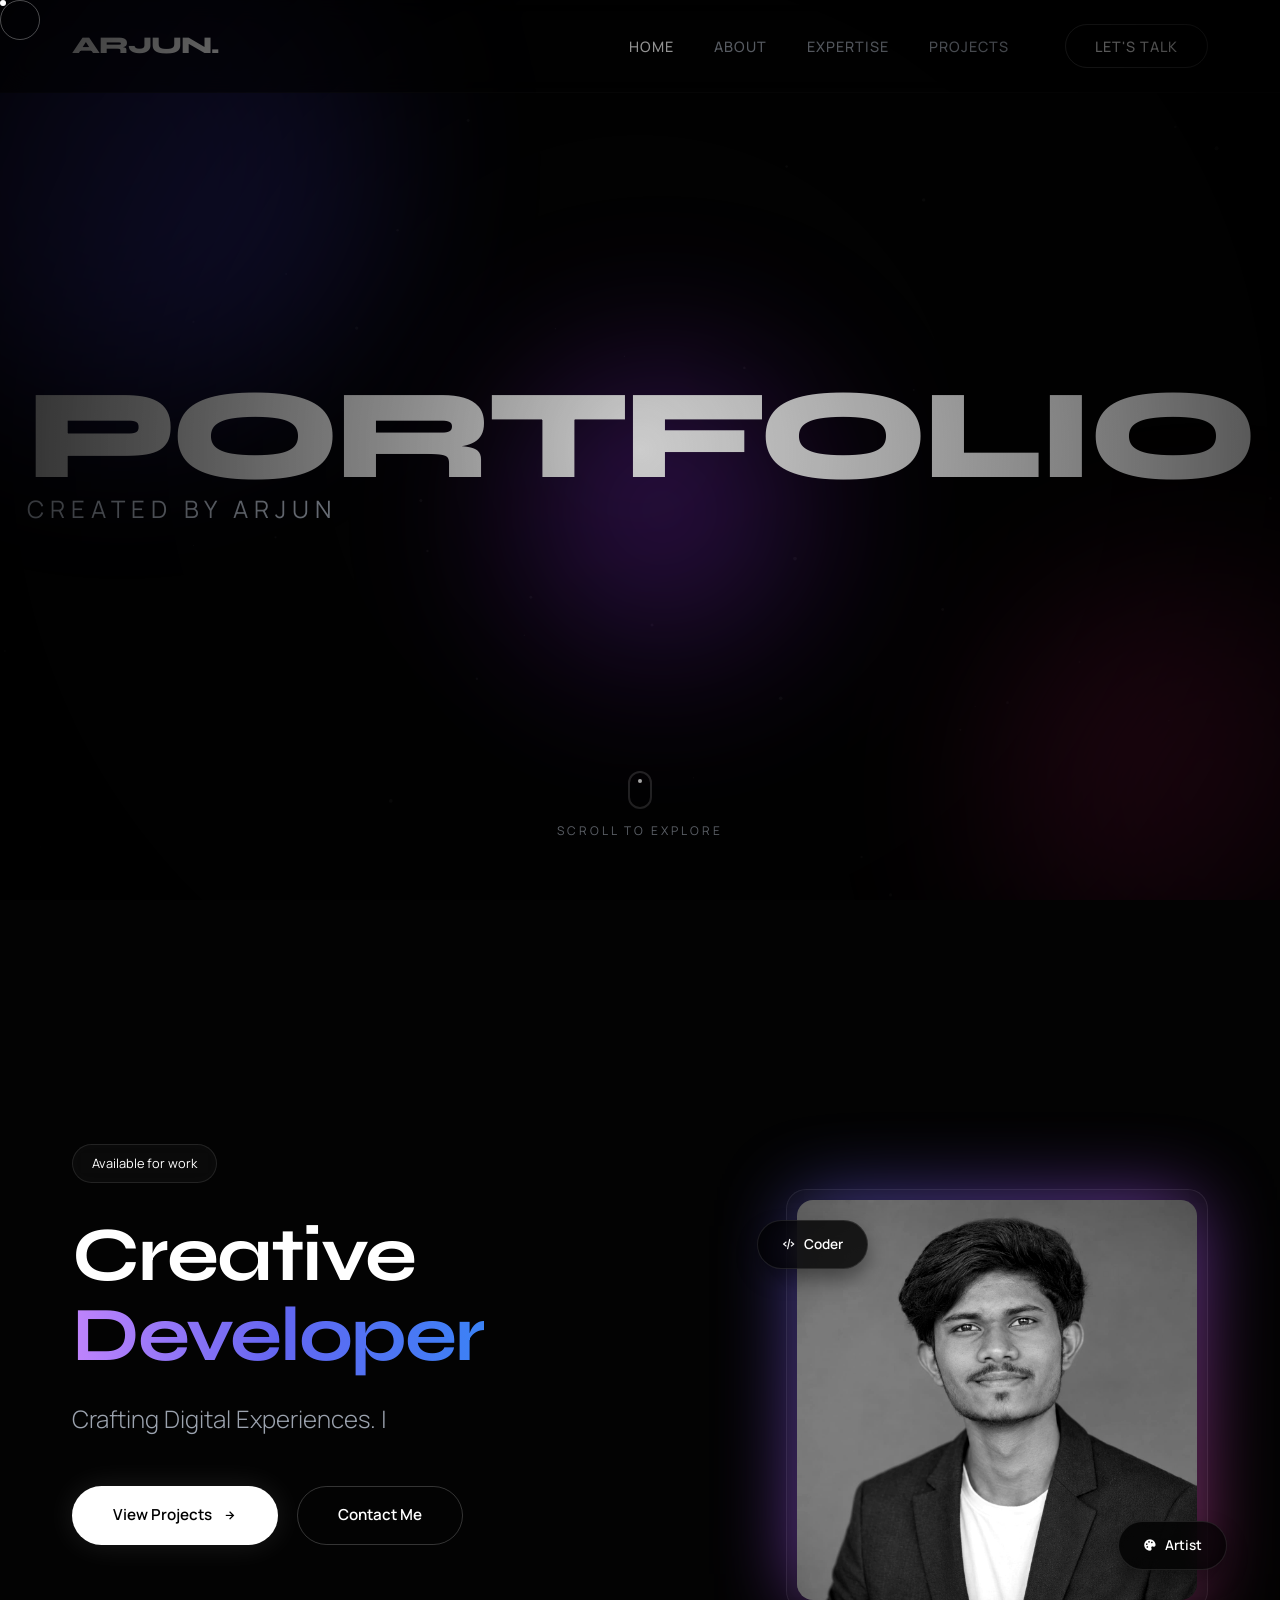
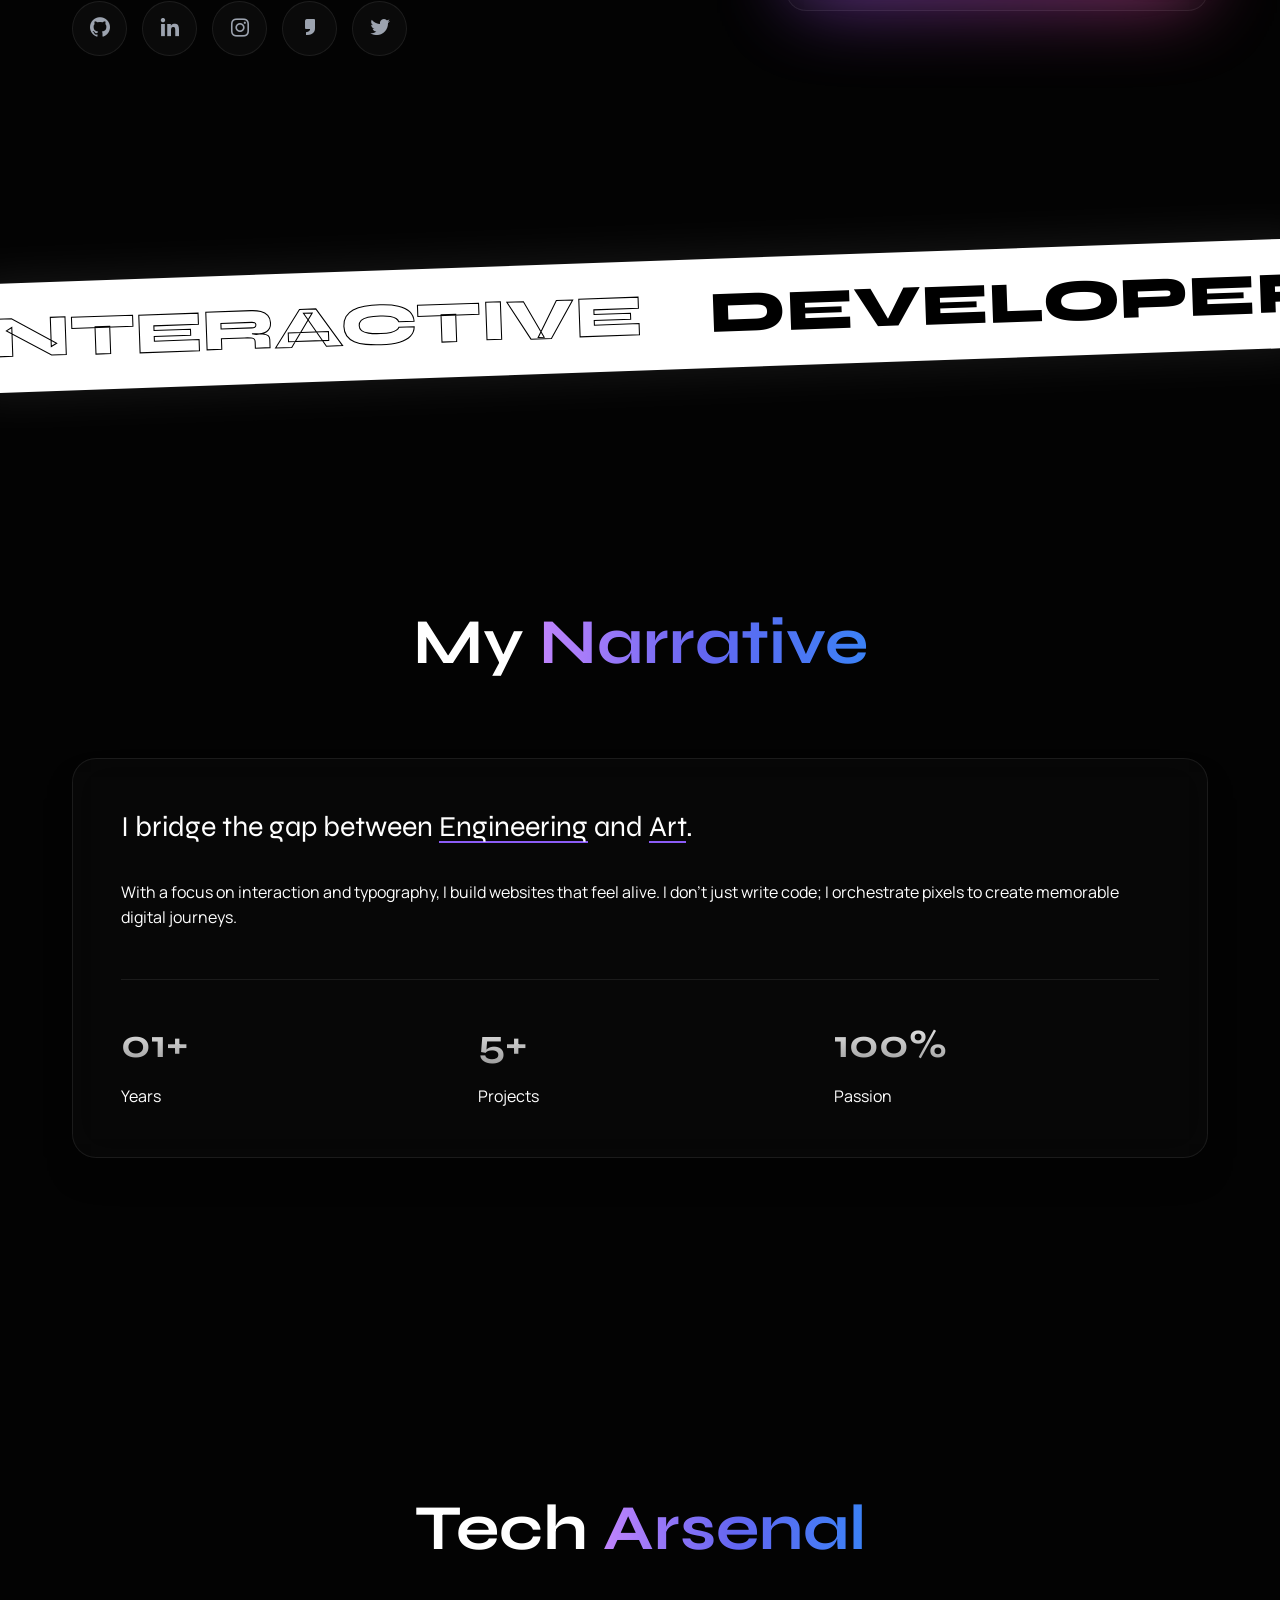
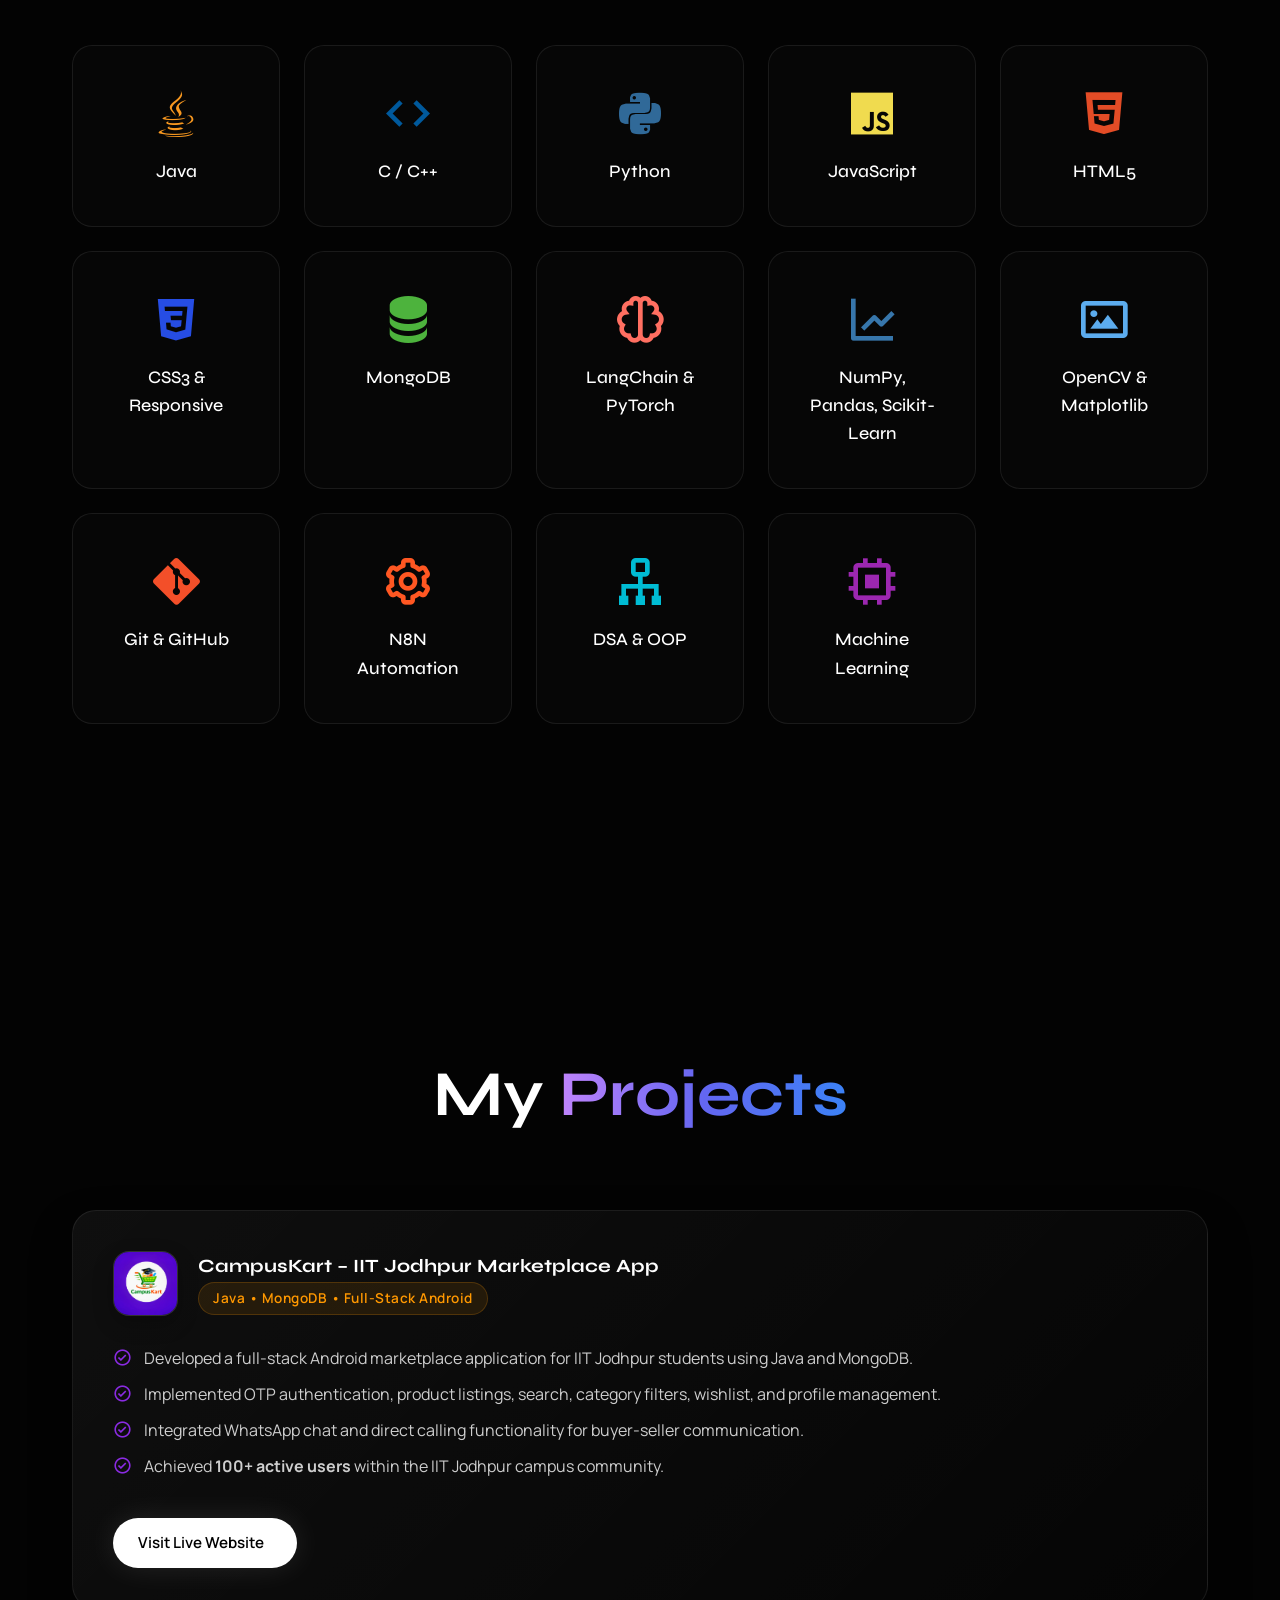
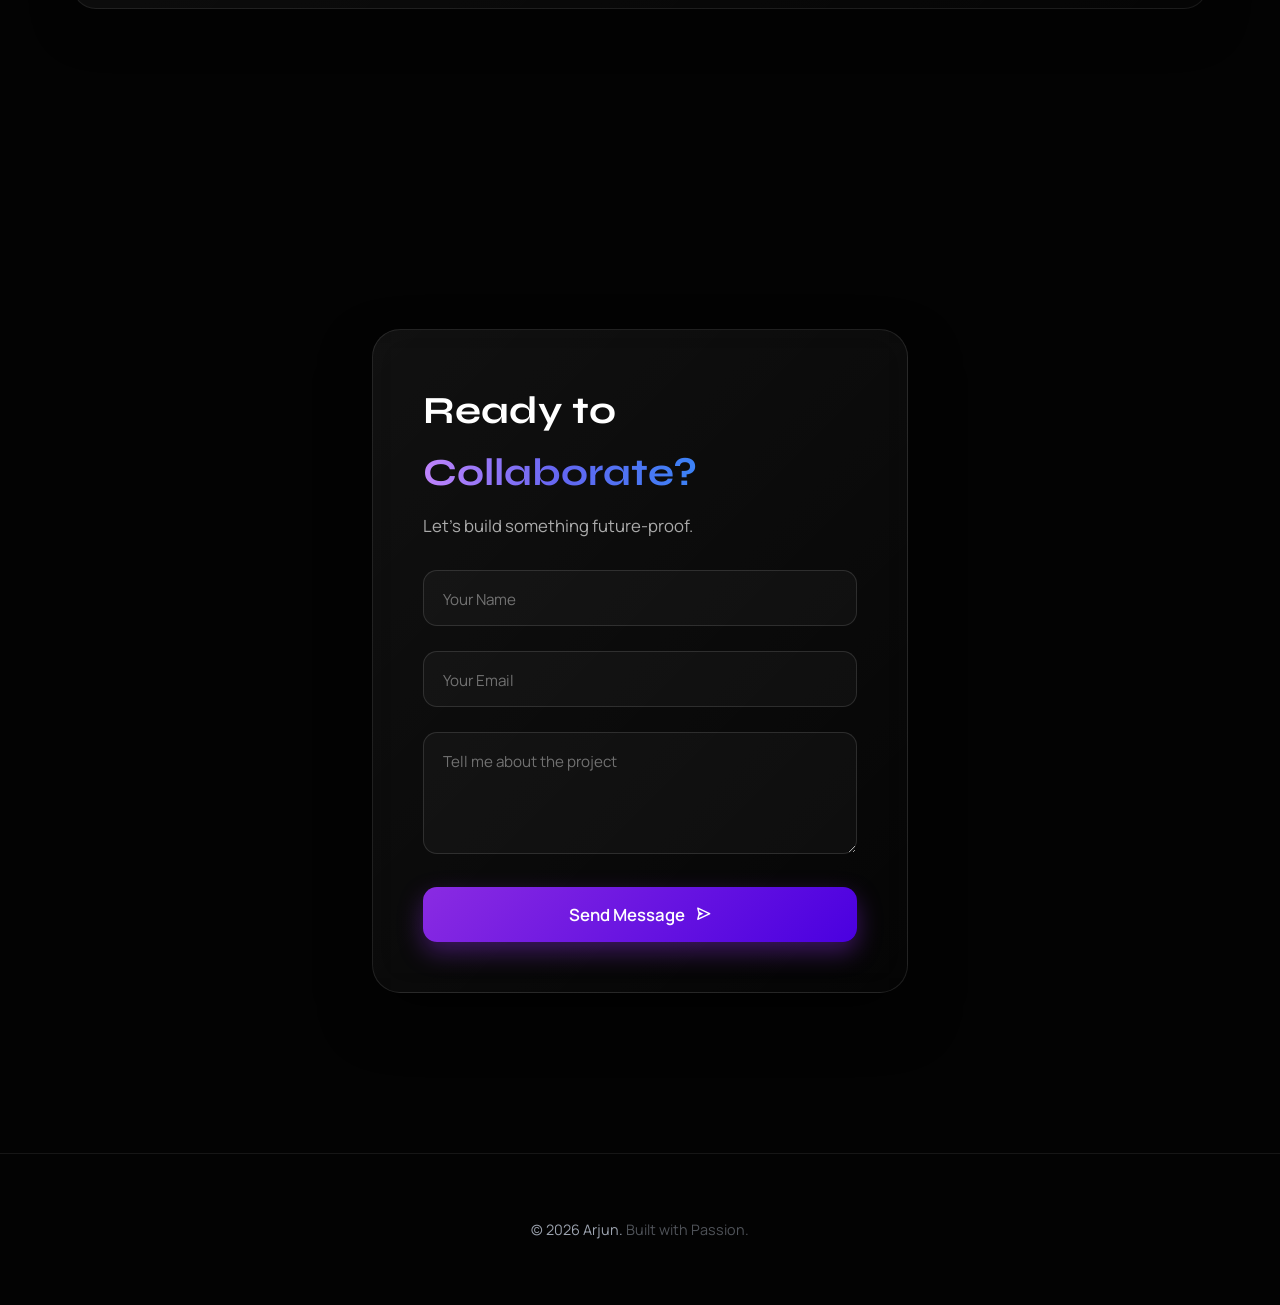
==== commit 358ed043: "Add files via upload" ====
--- a/index.html
+++ b/index.html
@@ -3,8 +3,8 @@
 <head>
     <meta charset="UTF-8">
 
-    <!-- MOBILE RESPONSIVE -->
-    <meta name="viewport" content="width=device-width, initial-scale=1.0">
+    <!-- MOBILE RESPONSIVE (Disables accidental double-tap zoom) -->
+    <meta name="viewport" content="width=device-width, initial-scale=1.0, maximum-scale=1.0, user-scalable=no">
 
     <title>Arjun | Creative Developer</title>
 
@@ -19,9 +19,23 @@
 
     <link href="https://fonts.googleapis.com/css2?family=Manrope:wght@300;400;500;600&family=Syne:wght@400;600;700;800&display=swap" rel="stylesheet">
 
-    <!-- PARTICLES FIX -->
+    <!-- PARTICLES & ENHANCED STYLING WITH STRICT MOBILE RESPONSIVENESS -->
     <style>
-        #particles-canvas{
+        /* Global Overflow & Horizontal Scroll Prevention */
+        html, body {
+            width: 100%;
+            max-width: 100vw;
+            overflow-x: hidden;
+            margin: 0;
+            padding: 0;
+            box-sizing: border-box;
+        }
+
+        *, *:before, *:after {
+            box-sizing: inherit;
+        }
+
+        #particles-canvas {
             position: fixed;
             top: 0;
             left: 0;
@@ -30,13 +44,271 @@
             z-index: -3;
             pointer-events: none;
         }
+
+        /* Project Card Styling */
+        .project-showcase-card {
+            background: linear-gradient(135deg, rgba(255, 255, 255, 0.05), rgba(255, 255, 255, 0.01));
+            border: 1px solid rgba(255, 255, 255, 0.08);
+            border-radius: 24px;
+            padding: 40px;
+            position: relative;
+            overflow: hidden;
+            transition: all 0.4s ease;
+            box-shadow: 0 20px 40px rgba(0, 0, 0, 0.4);
+        }
+
+        .project-showcase-card:hover {
+            border-color: rgba(138, 43, 226, 0.4);
+            box-shadow: 0 30px 60px rgba(138, 43, 226, 0.15);
+            transform: translateY(-5px);
+        }
+
+        .project-card-content {
+            display: flex;
+            flex-direction: column;
+            align-items: flex-start;
+            gap: 20px;
+            width: 100%;
+        }
+
+        .project-header-flex {
+            display: flex;
+            align-items: center;
+            gap: 20px;
+            width: 100%;
+            flex-wrap: wrap;
+        }
+
+        .project-logo-wrapper {
+            width: 65px;
+            height: 65px;
+            border-radius: 16px;
+            background: rgba(255, 255, 255, 0.03);
+            border: 1px solid rgba(255, 255, 255, 0.12);
+            display: flex;
+            align-items: center;
+            justify-content: center;
+            overflow: hidden;
+            box-shadow: 0 8px 20px rgba(0,0,0,0.3);
+            flex-shrink: 0;
+        }
+
+        .project-logo {
+            width: 100%;
+            height: 100%;
+            object-fit: cover;
+        }
+
+        .project-title-area h3 {
+            font-family: 'Syne', sans-serif;
+            font-size: 1.8rem;
+            font-weight: 700;
+            color: #ffffff;
+            margin-bottom: 6px;
+            letter-spacing: -0.5px;
+        }
+
+        .project-tech-badge {
+            display: inline-block;
+            padding: 5px 14px;
+            background: rgba(255, 152, 0, 0.1);
+            color: #ff9800;
+            border: 1px solid rgba(255, 152, 0, 0.2);
+            border-radius: 30px;
+            font-size: 0.85rem;
+            font-weight: 600;
+            letter-spacing: 0.5px;
+        }
+
+        .project-features-list {
+            list-style: none;
+            padding: 0;
+            margin: 10px 0;
+            display: flex;
+            flex-direction: column;
+            gap: 12px;
+        }
+
+        .project-features-list li {
+            display: flex;
+            align-items: flex-start;
+            gap: 12px;
+            color: rgba(255, 255, 255, 0.8);
+            font-size: 1rem;
+            line-height: 1.5;
+        }
+
+        .project-features-list li i {
+            color: #8a2be2;
+            font-size: 1.2rem;
+            margin-top: 2px;
+            flex-shrink: 0;
+        }
+
+        /* Social Icons Container Styling */
+        .socials {
+            display: flex;
+            gap: 15px;
+            flex-wrap: wrap;
+            align-items: center;
+        }
+
+        /* Enhanced Contact Form Styling */
+        .contact-box {
+            background: linear-gradient(135deg, rgba(255, 255, 255, 0.06), rgba(255, 255, 255, 0.01)) !important;
+            border: 1px solid rgba(255, 255, 255, 0.1) !important;
+            border-radius: 28px !important;
+            padding: 50px !important;
+            box-shadow: 0 25px 50px rgba(0, 0, 0, 0.5) !important;
+            transition: all 0.4s ease;
+        }
+
+        .contact-box:hover {
+            border-color: rgba(138, 43, 226, 0.4) !important;
+            box-shadow: 0 35px 70px rgba(138, 43, 226, 0.15) !important;
+        }
+
+        .contact-box h2 {
+            font-size: 2.4rem !important;
+            font-family: 'Syne', sans-serif !important;
+            margin-bottom: 10px !important;
+        }
+
+        .contact-box p {
+            color: rgba(255, 255, 255, 0.65) !important;
+            margin-bottom: 30px !important;
+            font-size: 1.05rem !important;
+        }
+
+        .contact-form .input-group {
+            position: relative;
+            margin-bottom: 25px;
+        }
+
+        .contact-form input, 
+        .contact-form textarea {
+            width: 100%;
+            background: rgba(255, 255, 255, 0.03) !important;
+            border: 1px solid rgba(255, 255, 255, 0.12) !important;
+            border-radius: 14px !important;
+            padding: 16px 20px !important;
+            color: #ffffff !important;
+            font-size: 16px !important; /* Prevents iOS auto-zoom on input tap */
+            font-family: 'Manrope', sans-serif !important;
+            outline: none;
+            transition: all 0.3s ease;
+        }
+
+        .contact-form input:focus, 
+        .contact-form textarea:focus {
+            border-color: #8a2be2 !important;
+            background: rgba(138, 43, 226, 0.04) !important;
+            box-shadow: 0 0 15px rgba(138, 43, 226, 0.2);
+        }
+
+        .contact-form label {
+            position: absolute;
+            left: 20px;
+            top: 18px;
+            color: rgba(255, 255, 255, 0.4);
+            pointer-events: none;
+            transition: all 0.3s ease;
+            font-size: 0.95rem;
+        }
+
+        .contact-form input:focus ~ label,
+        .contact-form input:valid ~ label,
+        .contact-form textarea:focus ~ label,
+        .contact-form textarea:valid ~ label {
+            top: -10px;
+            left: 15px;
+            font-size: 0.75rem;
+            background: #0b0b13;
+            padding: 0 6px;
+            color: #8a2be2;
+            font-weight: 600;
+        }
+
+        .contact-form button[type="submit"] {
+            width: 100%;
+            justify-content: center;
+            padding: 16px !important;
+            font-size: 1.05rem !important;
+            font-weight: 600;
+            border-radius: 14px !important;
+            background: linear-gradient(135deg, #8a2be2, #4a00e0);
+            border: none;
+            color: white;
+            cursor: pointer;
+            box-shadow: 0 10px 25px rgba(138, 43, 226, 0.4);
+            transition: all 0.3s ease;
+        }
+
+        .contact-form button[type="submit"]:hover {
+            transform: translateY(-2px);
+            box-shadow: 0 15px 35px rgba(138, 43, 226, 0.6);
+        }
+
+        /* --- MOBILE RESPONSIVE MEDIA QUERIES --- */
+        @media screen and (max-width: 768px) {
+            .container {
+                padding: 0 16px !important;
+                width: 100% !important;
+                max-width: 100vw !important;
+            }
+
+            .section {
+                padding: 50px 0 !important;
+            }
+
+            .cards-wrapper, 
+            .hero-grid,
+            .stats-grid {
+                grid-template-columns: 1fr !important;
+                display: flex;
+                flex-direction: column;
+                gap: 16px;
+                width: 100% !important;
+            }
+
+            .project-showcase-card {
+                grid-column: span 1 !important;
+                width: 100% !important;
+                padding: 20px 16px !important;
+                border-radius: 18px;
+            }
+
+            .project-title-area h3, 
+            .project-header-flex h3 {
+                font-size: 1.25rem !important;
+                word-break: break-word;
+            }
+
+            .contact-box {
+                width: 100% !important;
+                padding: 25px 16px !important;
+                border-radius: 20px !important;
+            }
+
+            .contact-box h2 {
+                font-size: 1.8rem !important;
+            }
+
+            .giant-text {
+                font-size: 12vw !important;
+            }
+
+            .hero {
+                padding-top: 80px;
+            }
+        }
     </style>
 
 </head>
 
 <body>
 
-    <!-- NOISE -->
+    <!-- NOISE OVERLAY -->
     <div class="noise-overlay"></div>
     <div class="vignette"></div>
 
@@ -86,8 +358,8 @@
                     Expertise
                 </a>
 
-                <a href="#libraries" class="nav-link">
-                    Libraries
+                <a href="#projects" class="nav-link">
+                    Projects
                 </a>
 
                 <a href="#contact" class="nav-link contact-btn magnetic">
@@ -101,7 +373,7 @@
 
             </div>
 
-            <!-- TOGGLE -->
+            <!-- TOGGLE MENU -->
             <div class="toggle-menu" id="nav-toggle">
                 <i class='bx bx-menu-alt-right'></i>
             </div>
@@ -167,8 +439,8 @@
                 <!-- BUTTONS -->
                 <div class="hero-btns reveal-item">
 
-                    <a href="#libraries" class="btn primary magnetic">
-                        Libraries & Platforms
+                    <a href="#projects" class="btn primary magnetic">
+                        View Projects
                         <i class='bx bx-right-arrow-alt'></i>
                     </a>
 
@@ -181,16 +453,24 @@
                 <!-- SOCIALS -->
                 <div class="socials reveal-item">
 
-                    <a href="#" class="magnetic">
+                    <a href="https://github.com/" target="_blank" class="magnetic" title="GitHub">
                         <i class='bx bxl-github'></i>
                     </a>
 
-                    <a href="https://www.linkedin.com/feed/" class="magnetic">
+                    <a href="https://www.linkedin.com/feed/" target="_blank" class="magnetic" title="LinkedIn">
                         <i class='bx bxl-linkedin'></i>
                     </a>
 
-                    <a href="#" class="magnetic">
-                        <i class='bx bxl-dribbble'></i>
+                    <a href="https://www.instagram.com/m.r____r.e.d.d.y/" target="_blank" class="magnetic" title="Instagram">
+                        <i class='bx bxl-instagram'></i>
+                    </a>
+
+                    <a href="https://www.threads.com/@m.r____r.e.d.d.y" target="_blank" class="magnetic" title="Threads">
+                        <i class='bx bxs-quote-single-right'></i>
+                    </a>
+
+                    <a href="https://x.com/ArjunDurgam28" target="_blank" class="magnetic" title="X (Twitter)">
+                        <i class='bx bxl-twitter'></i>
                     </a>
 
                 </div>
@@ -312,6 +592,36 @@
 
             <div class="cards-wrapper" id="cards-wrapper">
 
+                <!-- Programming Languages -->
+                <div class="spotlight-card reveal">
+                    <div class="spotlight-content">
+                        <i class='bx bxl-java skill-icon' style="color:#f89820;"></i>
+                        <h3>Java</h3>
+                    </div>
+                </div>
+
+                <div class="spotlight-card reveal">
+                    <div class="spotlight-content">
+                        <i class='bx bx-code skill-icon' style="color:#00599c;"></i>
+                        <h3>C / C++</h3>
+                    </div>
+                </div>
+
+                <div class="spotlight-card reveal">
+                    <div class="spotlight-content">
+                        <i class='bx bxl-python skill-icon' style="color:#306998;"></i>
+                        <h3>Python</h3>
+                    </div>
+                </div>
+
+                <div class="spotlight-card reveal">
+                    <div class="spotlight-content">
+                        <i class='bx bxl-javascript skill-icon' style="color:#f0db4f;"></i>
+                        <h3>JavaScript</h3>
+                    </div>
+                </div>
+
+                <!-- Web Development -->
                 <div class="spotlight-card reveal">
                     <div class="spotlight-content">
                         <i class='bx bxl-html5 skill-icon' style="color:#e34c26;"></i>
@@ -322,21 +632,125 @@
                 <div class="spotlight-card reveal">
                     <div class="spotlight-content">
                         <i class='bx bxl-css3 skill-icon' style="color:#264de4;"></i>
-                        <h3>CSS3</h3>
-                    </div>
-                </div>
-
-                <div class="spotlight-card reveal">
-                    <div class="spotlight-content">
-                        <i class='bx bxl-javascript skill-icon' style="color:#f0db4f;"></i>
-                        <h3>JavaScript</h3>
-                    </div>
-                </div>
-
-                <div class="spotlight-card reveal">
-                    <div class="spotlight-content">
-                        <i class='bx bxl-python skill-icon' style="color:#306998;"></i>
-                        <h3>Python</h3>
+                        <h3>CSS3 & Responsive</h3>
+                    </div>
+                </div>
+
+                <!-- Database -->
+                <div class="spotlight-card reveal">
+                    <div class="spotlight-content">
+                        <i class='bx bxs-data skill-icon' style="color:#4DB33D;"></i>
+                        <h3>MongoDB</h3>
+                    </div>
+                </div>
+
+                <!-- AI / ML -->
+                <div class="spotlight-card reveal">
+                    <div class="spotlight-content">
+                        <i class='bx bx-brain skill-icon' style="color:#ff6f61;"></i>
+                        <h3>LangChain & PyTorch</h3>
+                    </div>
+                </div>
+
+                <div class="spotlight-card reveal">
+                    <div class="spotlight-content">
+                        <i class='bx bx-line-chart skill-icon' style="color:#3776AB;"></i>
+                        <h3>NumPy, Pandas, Scikit-Learn</h3>
+                    </div>
+                </div>
+
+                <div class="spotlight-card reveal">
+                    <div class="spotlight-content">
+                        <i class='bx bx-image skill-icon' style="color:#5cacee;"></i>
+                        <h3>OpenCV & Matplotlib</h3>
+                    </div>
+                </div>
+
+                <!-- Tools & Platforms -->
+                <div class="spotlight-card reveal">
+                    <div class="spotlight-content">
+                        <i class='bx bxl-git skill-icon' style="color:#f34f29;"></i>
+                        <h3>Git & GitHub</h3>
+                    </div>
+                </div>
+
+                <div class="spotlight-card reveal">
+                    <div class="spotlight-content">
+                        <i class='bx bx-cog skill-icon' style="color:#ff5722;"></i>
+                        <h3>N8N Automation</h3>
+                    </div>
+                </div>
+
+                <!-- Core Subjects -->
+                <div class="spotlight-card reveal">
+                    <div class="spotlight-content">
+                        <i class='bx bx-sitemap skill-icon' style="color:#00bcd4;"></i>
+                        <h3>DSA & OOP</h3>
+                    </div>
+                </div>
+
+                <div class="spotlight-card reveal">
+                    <div class="spotlight-content">
+                        <i class='bx bx-chip skill-icon' style="color:#9c27b0;"></i>
+                        <h3>Machine Learning</h3>
+                    </div>
+                </div>
+
+            </div>
+
+        </div>
+
+    </section>
+
+    <!-- PROJECTS -->
+    <section class="projects section" id="projects">
+
+        <div class="container">
+
+            <h2 class="section-title reveal">
+                My <span class="gradient-text">Projects</span>
+            </h2>
+
+            <div class="cards-wrapper">
+
+                <!-- Campuskart Card -->
+                <div class="project-showcase-card reveal" style="grid-column: span 2;">
+                    <div class="project-card-content">
+                        
+                        <div class="project-header-flex">
+                            <div class="project-logo-wrapper">
+                                <img src="campuskart_logo.png" alt="CampusKart Logo" class="project-logo" onerror="this.style.display='none'">
+                            </div>
+                            <div>
+                                <h3>CampusKart – IIT Jodhpur Marketplace App</h3>
+                                <span class="project-tech-badge">Java • MongoDB • Full-Stack Android</span>
+                            </div>
+                        </div>
+
+                        <ul class="project-features-list">
+                            <li>
+                                <i class='bx bx-check-circle'></i>
+                                <span>Developed a full-stack Android marketplace application for IIT Jodhpur students using Java and MongoDB.</span>
+                            </li>
+                            <li>
+                                <i class='bx bx-check-circle'></i>
+                                <span>Implemented OTP authentication, product listings, search, category filters, wishlist, and profile management.</span>
+                            </li>
+                            <li>
+                                <i class='bx bx-check-circle'></i>
+                                <span>Integrated WhatsApp chat and direct calling functionality for buyer-seller communication.</span>
+                            </li>
+                            <li>
+                                <i class='bx bx-check-circle'></i>
+                                <span>Achieved <strong>100+ active users</strong> within the IIT Jodhpur campus community.</span>
+                            </li>
+                        </ul>
+                        
+                        <a href="https://mahendraarjundurgam-byte.github.io/campuskart-iitj/" target="_blank" rel="noopener noreferrer" class="btn primary magnetic" style="padding: 12px 24px; font-size: 0.95rem; display: inline-flex; align-items: center; gap: 8px; margin-top: 10px;">
+                            Visit Live Website
+                            <i class='bx bx-external-link'></i>
+                        </a>
+
                     </div>
                 </div>
 
@@ -362,22 +776,29 @@
                     Let's build something future-proof.
                 </p>
 
-                <form class="contact-form">
+                <!-- WEB3FORMS CONTACT FORM -->
+                <form class="contact-form" action="https://api.web3forms.com/submit" method="POST">
+
+                    <!-- Hardcoded Access Key -->
+                    <input type="hidden" name="access_key" value="8fff0577-6ada-44e5-bc73-98fe61f6dafd">
 
                     <div class="input-group">
-                        <input type="text" required>
+                        <input type="text" name="name" required>
                         <label>Your Name</label>
                     </div>
 
                     <div class="input-group">
-                        <input type="email" required>
+                        <input type="email" name="email" required>
                         <label>Your Email</label>
                     </div>
 
                     <div class="input-group">
-                        <textarea rows="4" required></textarea>
+                        <textarea name="message" rows="4" required></textarea>
                         <label>Tell me about the project</label>
                     </div>
+
+                    <!-- Honeypot Spam Protection -->
+                    <input type="checkbox" name="botcheck" class="hidden" style="display: none;">
 
                     <button type="submit" class="btn primary magnetic">
                         Send Message
@@ -395,7 +816,7 @@
     <!-- FOOTER -->
     <footer class="footer">
         <p>
-            &copy; 2025 Arjun.
+            &copy; 2026 Arjun.
             <span style="opacity:0.5">
                 Built with Passion.
             </span>
@@ -405,9 +826,8 @@
     <!-- SCRIPT -->
     <script src="script.js"></script>
 
-    <!-- MOBILE MENU -->
+    <!-- MOBILE MENU JS -->
     <script>
-
         const navMenu = document.getElementById('nav-menu');
         const navToggle = document.getElementById('nav-toggle');
         const navClose = document.getElementById('nav-close');
@@ -429,8 +849,7 @@
                 navMenu.classList.remove('show');
             });
         });
-
     </script>
 
 </body>
-</html>
+</html>
--- a/style.css
+++ b/style.css
@@ -252,4 +252,3 @@
     .nav-menu { position: fixed; top: 0; right: -100%; width: 100%; height: 100vh; background: #000; flex-direction: column; justify-content: center; transition: 0.4s; }
     .nav-menu.show { right: 0; }
     .close-menu, .toggle-menu { display: block; }
-}
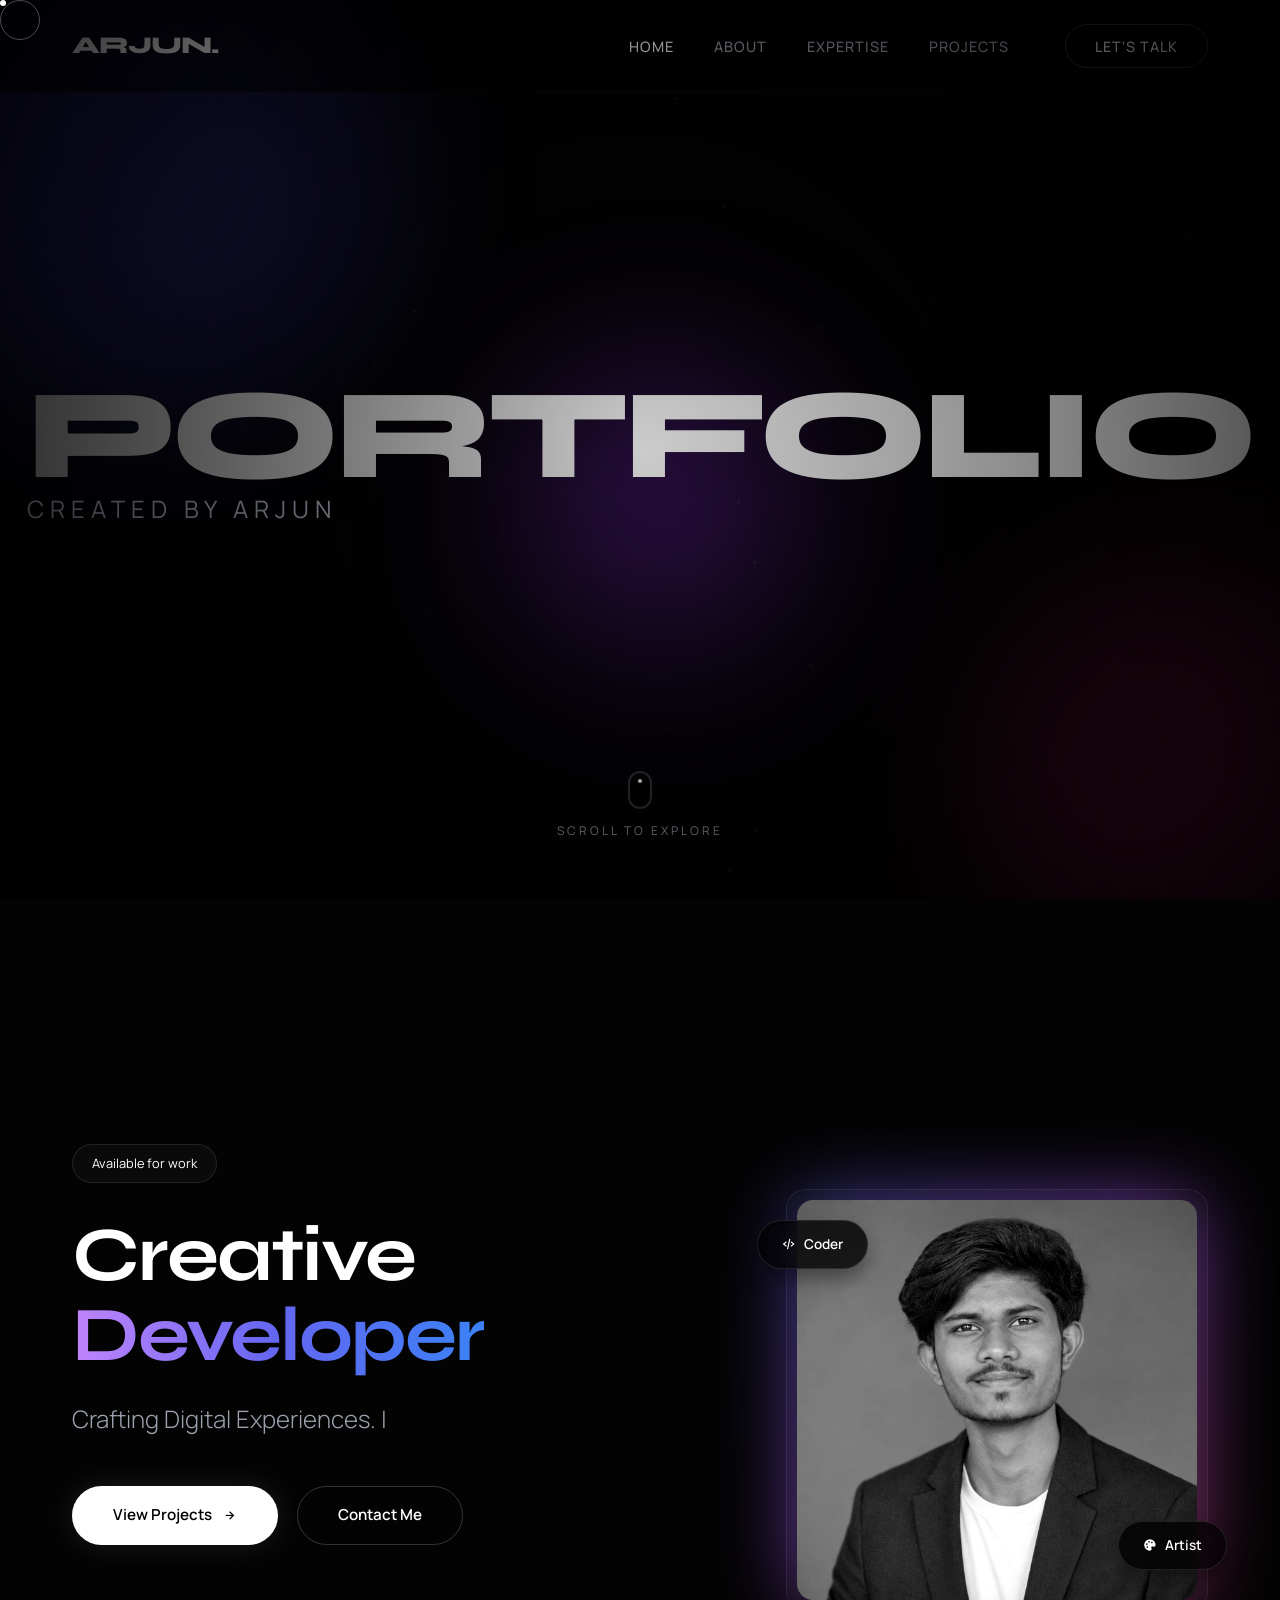
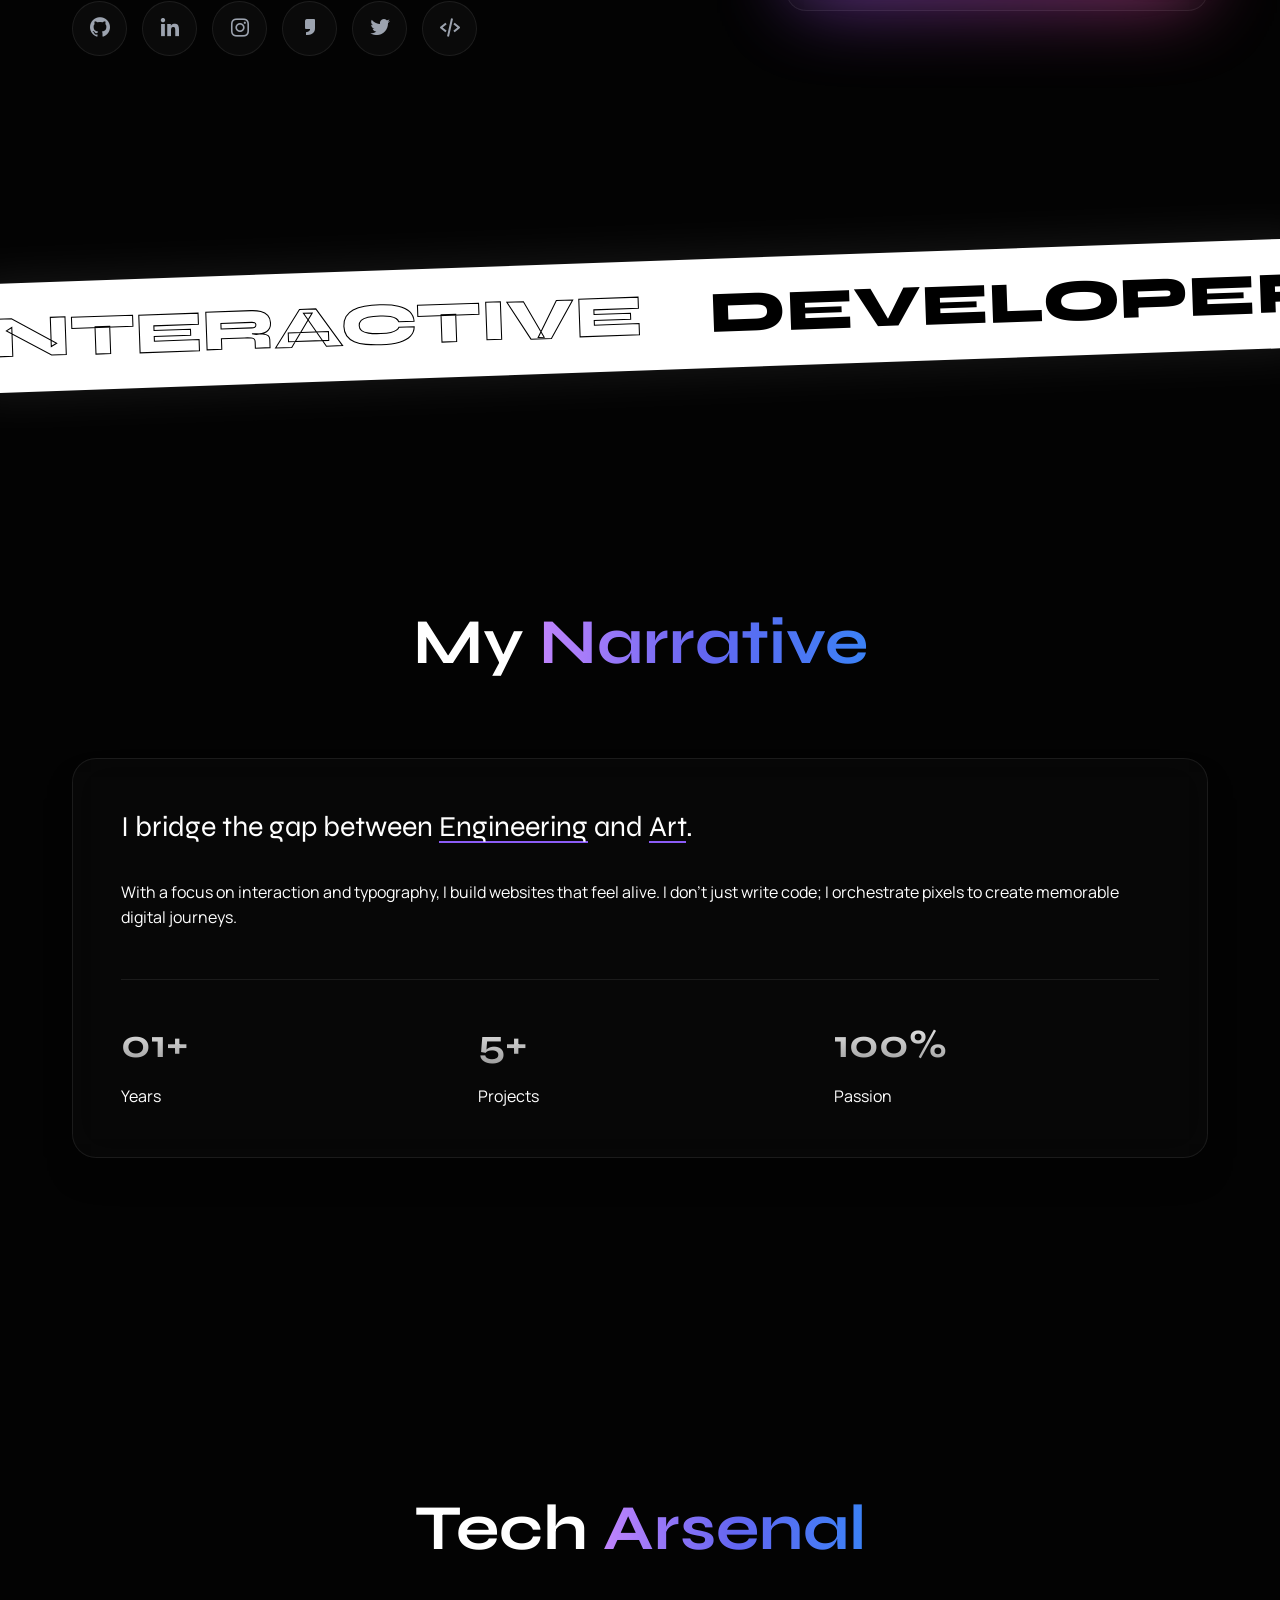
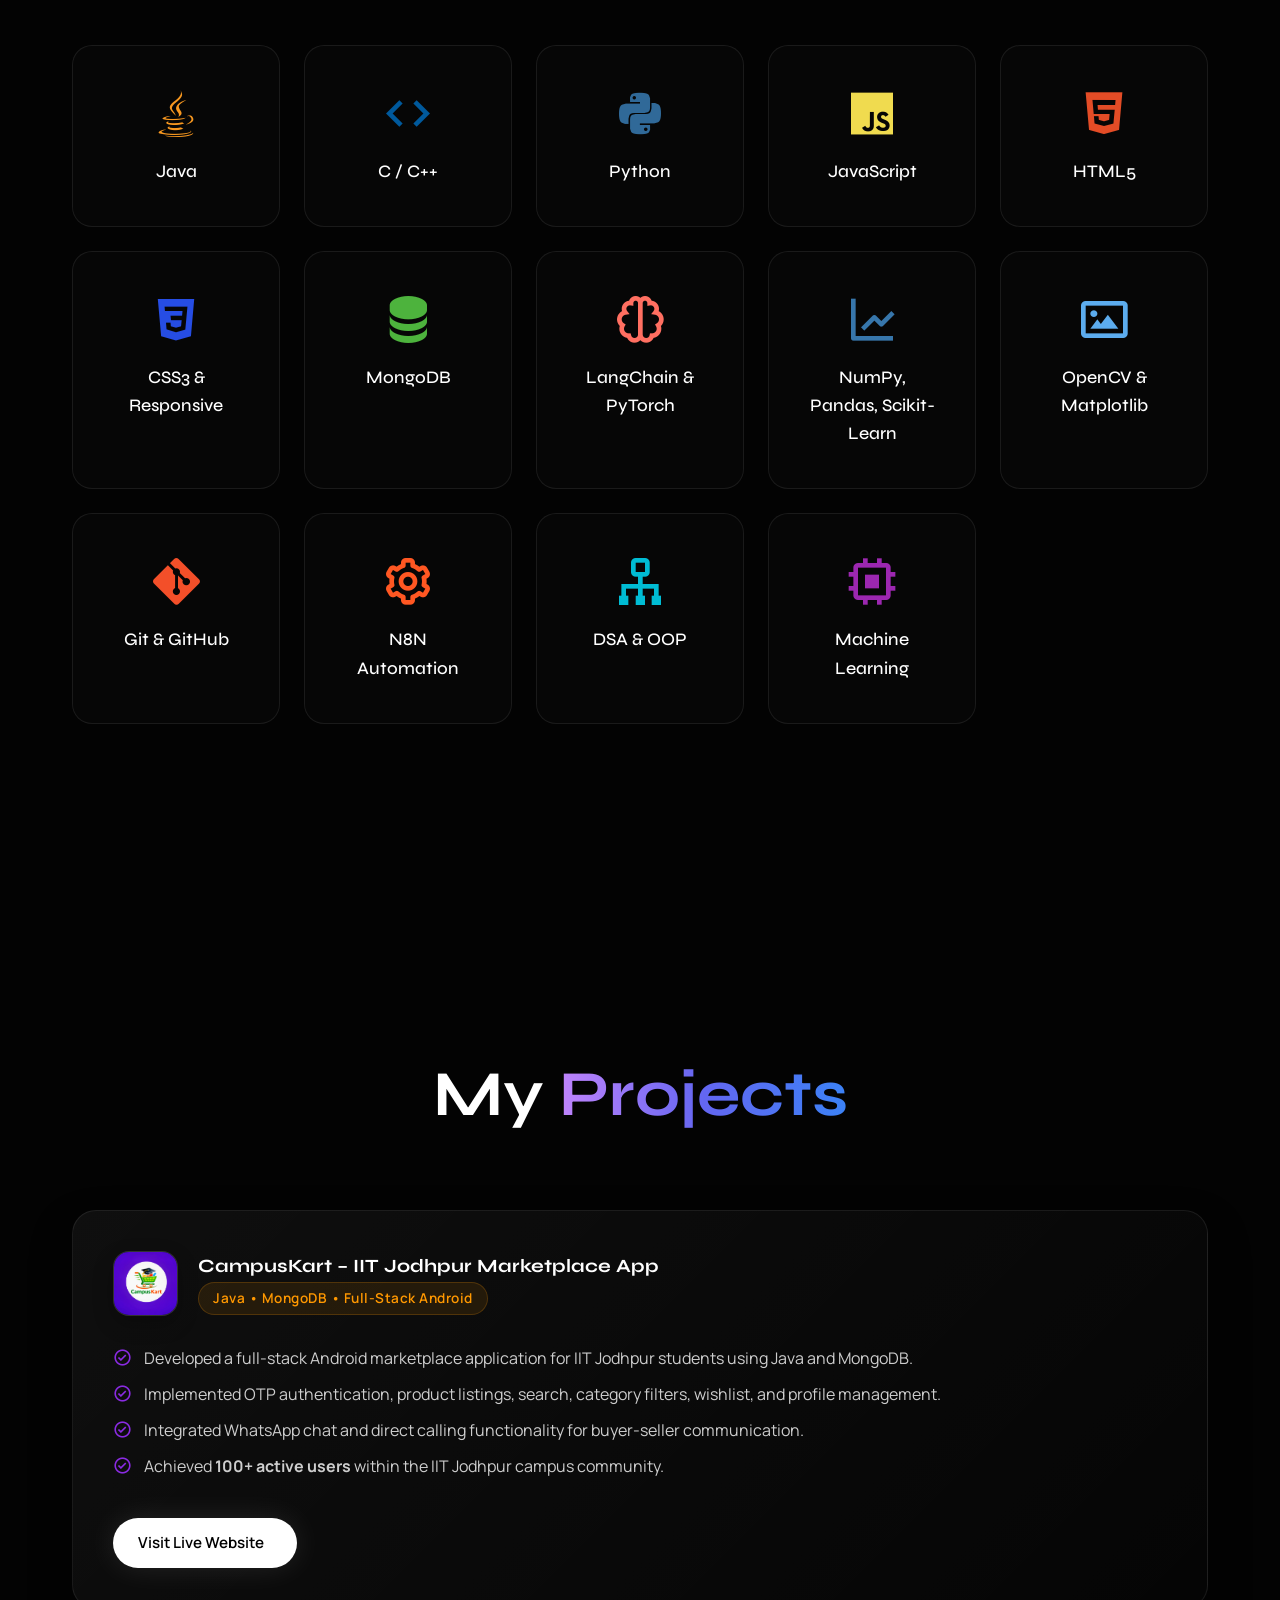
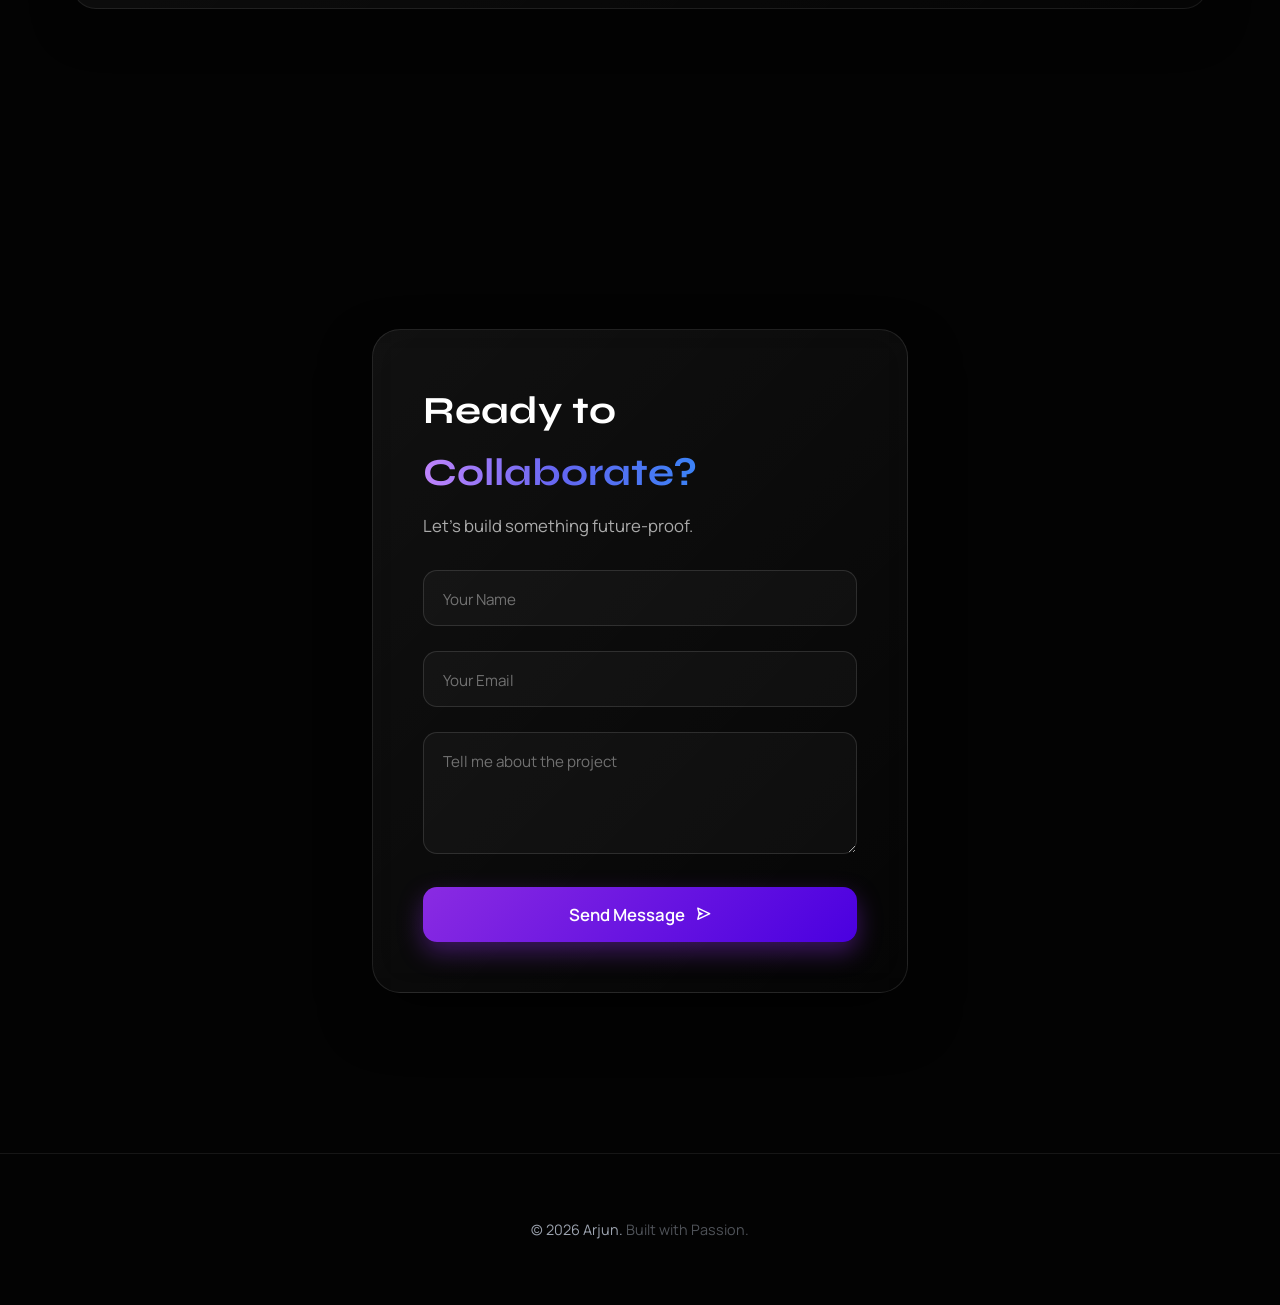
==== commit ebfc5199: "Update social links in index.html" ====
--- a/index.html
+++ b/index.html
@@ -451,31 +451,39 @@
                 </div>
 
                 <!-- SOCIALS -->
-                <div class="socials reveal-item">
-
-                    <a href="https://github.com/" target="_blank" class="magnetic" title="GitHub">
-                        <i class='bx bxl-github'></i>
-                    </a>
-
-                    <a href="https://www.linkedin.com/feed/" target="_blank" class="magnetic" title="LinkedIn">
-                        <i class='bx bxl-linkedin'></i>
-                    </a>
-
-                    <a href="https://www.instagram.com/m.r____r.e.d.d.y/" target="_blank" class="magnetic" title="Instagram">
-                        <i class='bx bxl-instagram'></i>
-                    </a>
-
-                    <a href="https://www.threads.com/@m.r____r.e.d.d.y" target="_blank" class="magnetic" title="Threads">
-                        <i class='bx bxs-quote-single-right'></i>
-                    </a>
-
-                    <a href="https://x.com/ArjunDurgam28" target="_blank" class="magnetic" title="X (Twitter)">
-                        <i class='bx bxl-twitter'></i>
-                    </a>
-
-                </div>
-
-            </div>
+<div class="socials reveal-item">
+
+    <a href="https://github.com/" target="_blank" class="magnetic" title="GitHub">
+        <i class='bx bxl-github'></i>
+    </a>
+
+    <a href="https://www.linkedin.com/feed/" target="_blank" class="magnetic" title="LinkedIn">
+        <i class='bx bxl-linkedin'></i>
+    </a>
+
+    <a href="https://www.instagram.com/m.r____r.e.d.d.y/" target="_blank" class="magnetic" title="Instagram">
+        <i class='bx bxl-instagram'></i>
+    </a>
+
+    <a href="https://www.threads.com/@m.r____r.e.d.d.y" target="_blank" class="magnetic" title="Threads">
+        <i class='bx bxs-quote-single-right'></i>
+    </a>
+
+    <a href="https://x.com/ArjunDurgam28" target="_blank" class="magnetic" title="X (Twitter)">
+        <i class='bx bxl-twitter'></i>
+    </a>
+
+    <a href="https://leetcode.com/u/Arjun_durgam/"
+       target="_blank"
+       rel="noopener noreferrer"
+       class="magnetic"
+       title="LeetCode">
+        <i class='bx bx-code-alt'></i>
+    </a>
+
+</div>
+
+</div>
 
             <!-- IMAGE -->
             <div class="hero-visual reveal-item" id="tilt-card">
@@ -852,4 +860,4 @@
     </script>
 
 </body>
-</html>+</html>
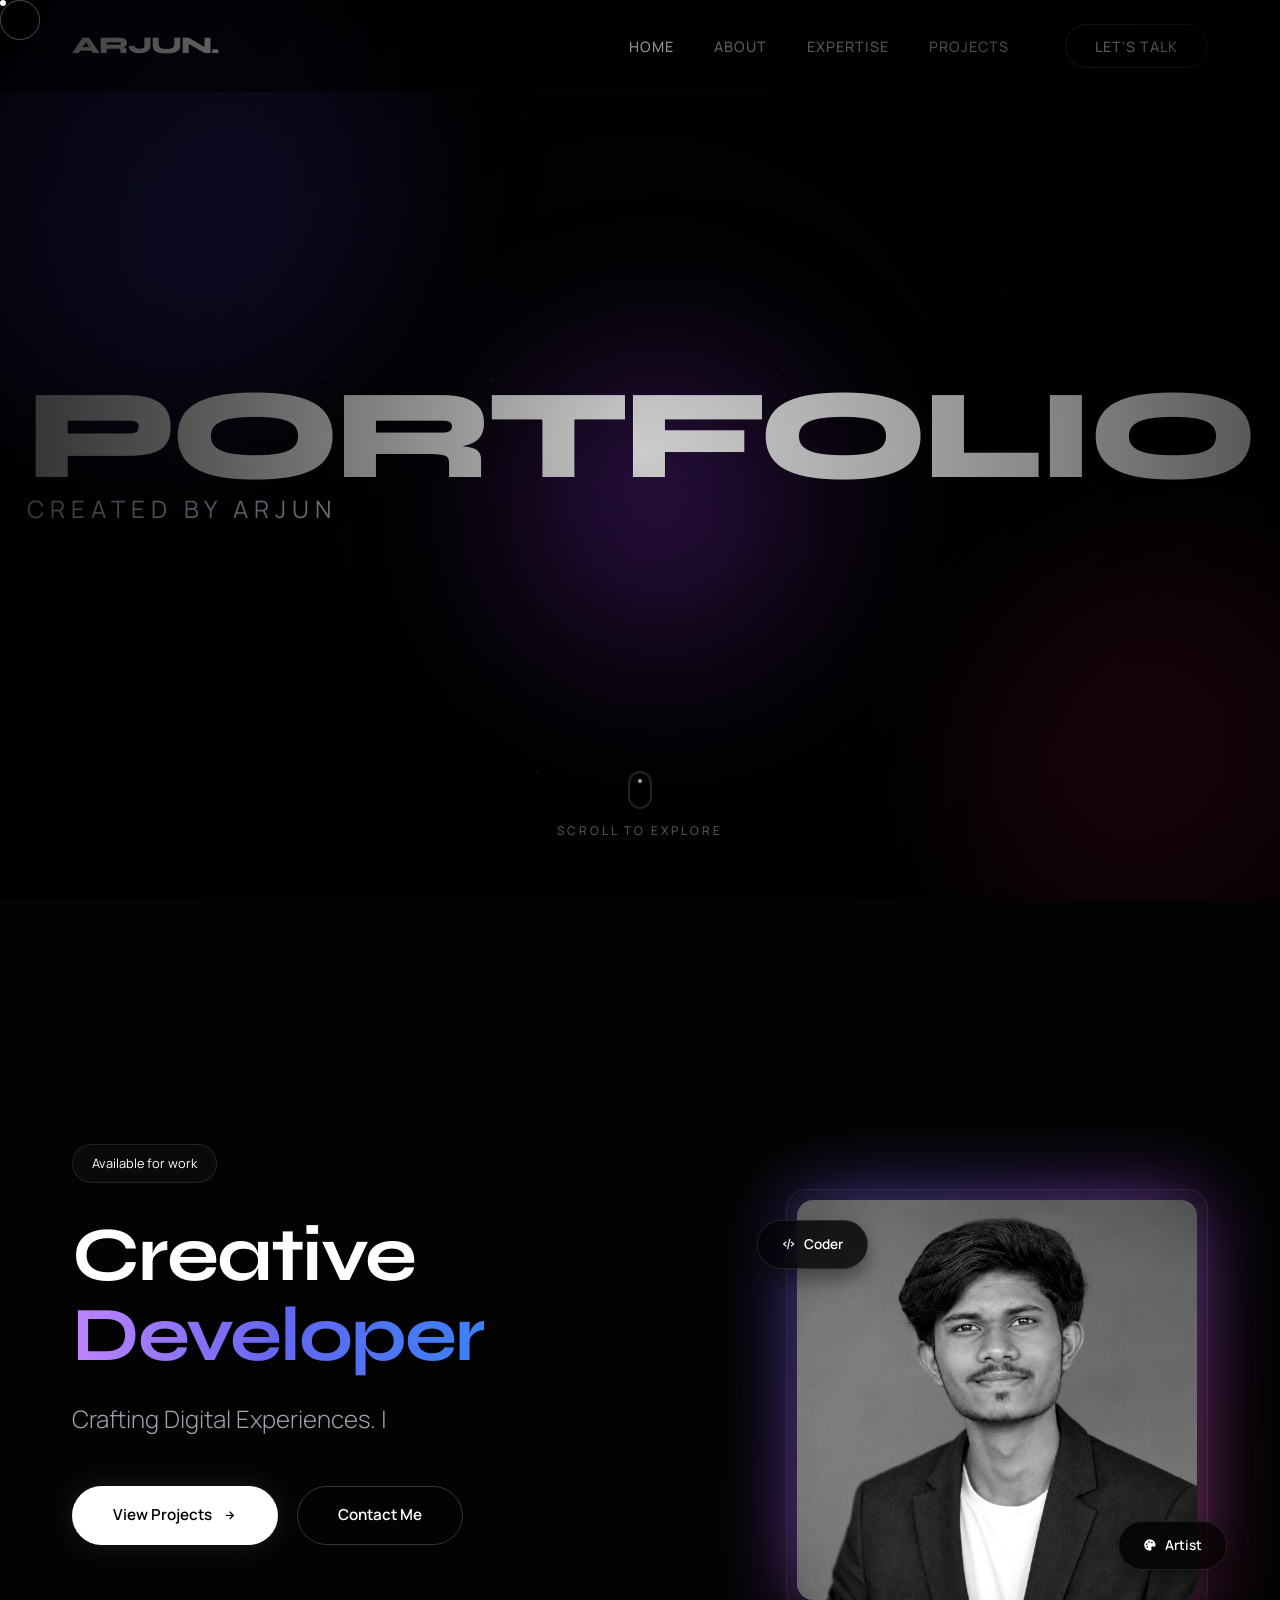
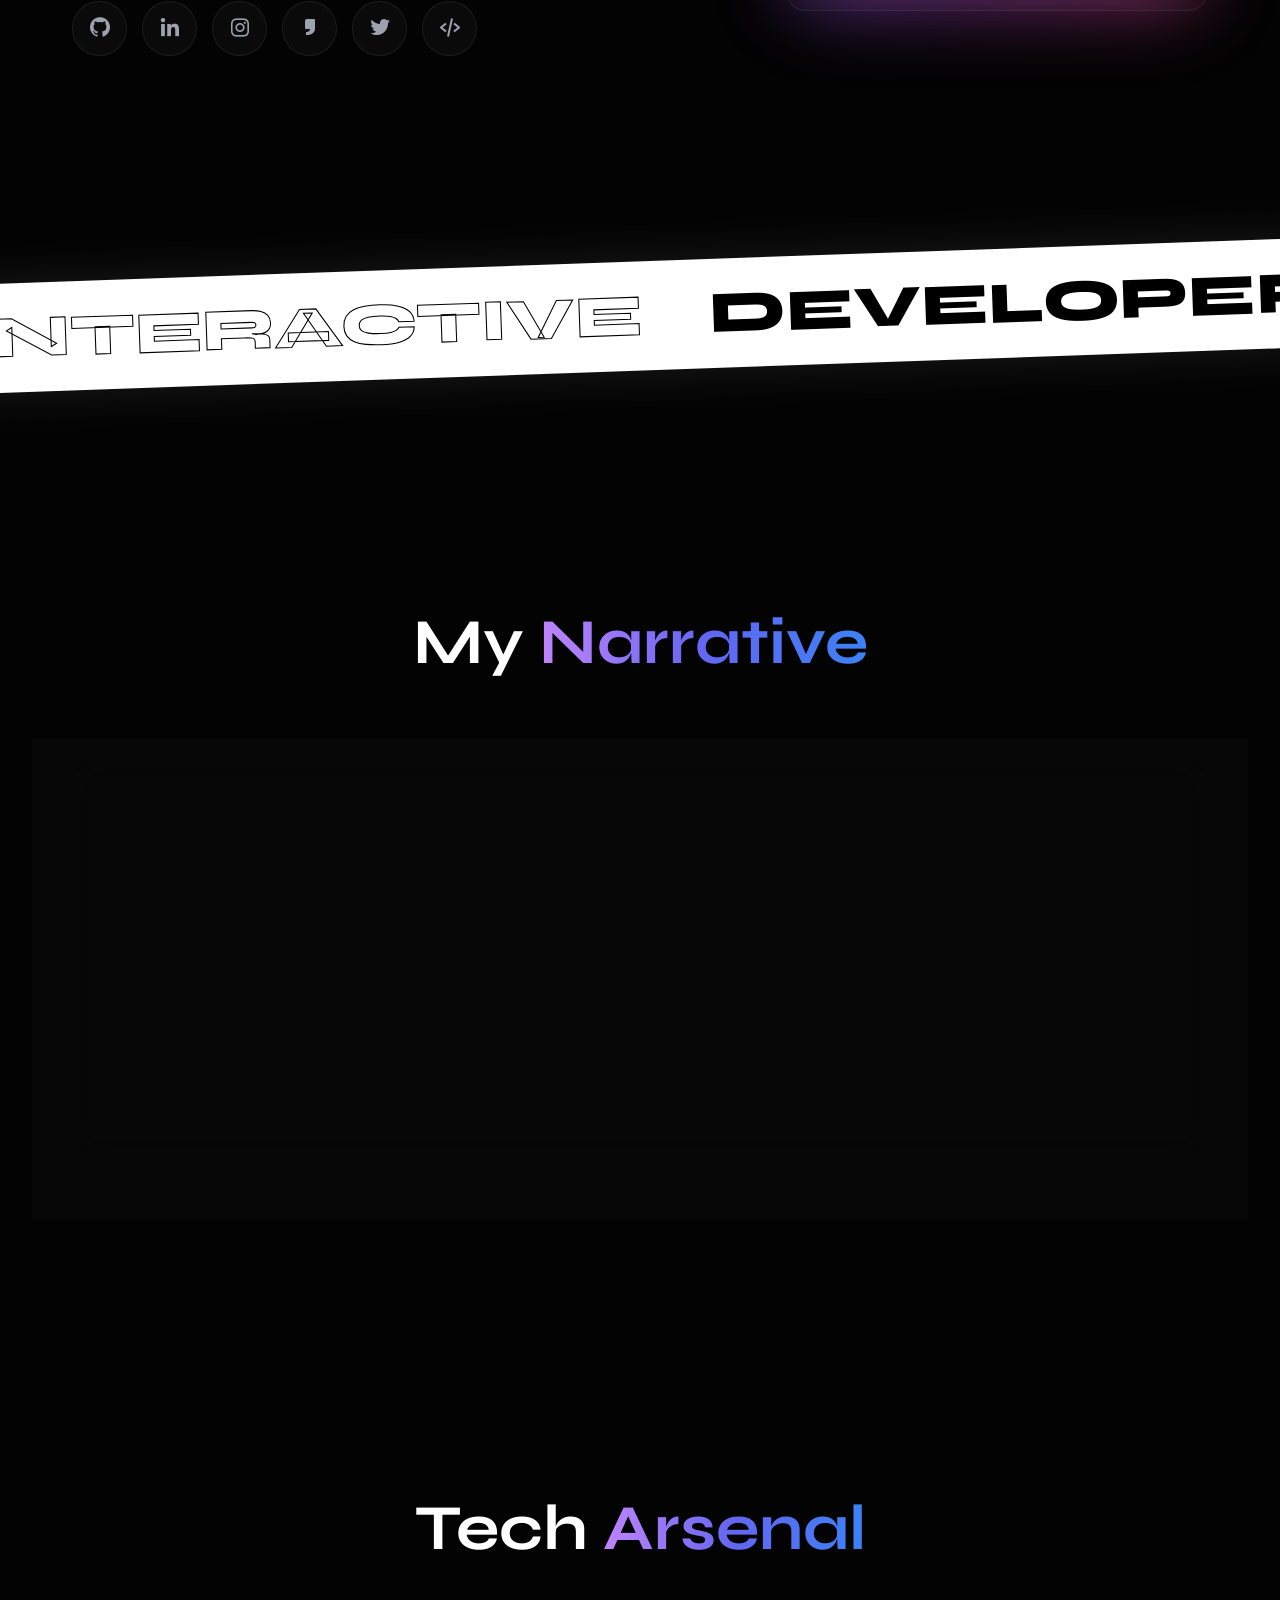
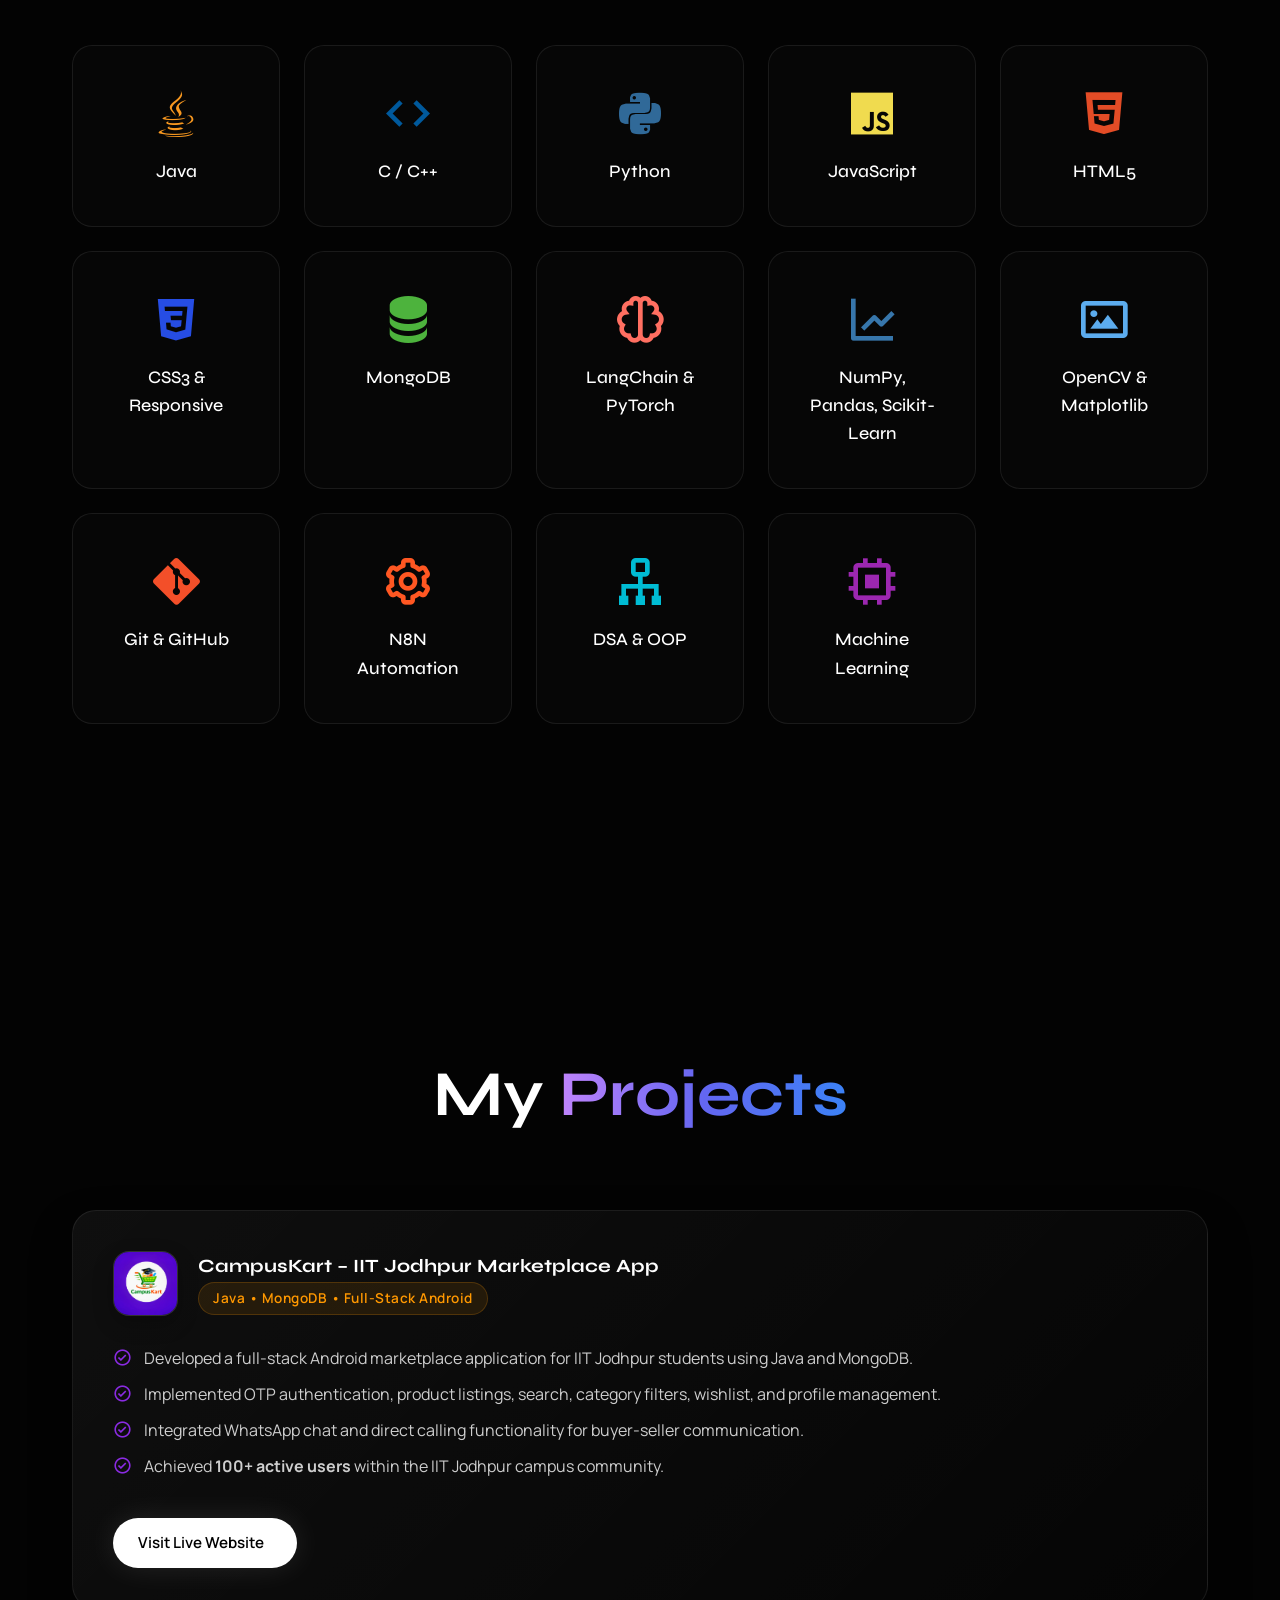
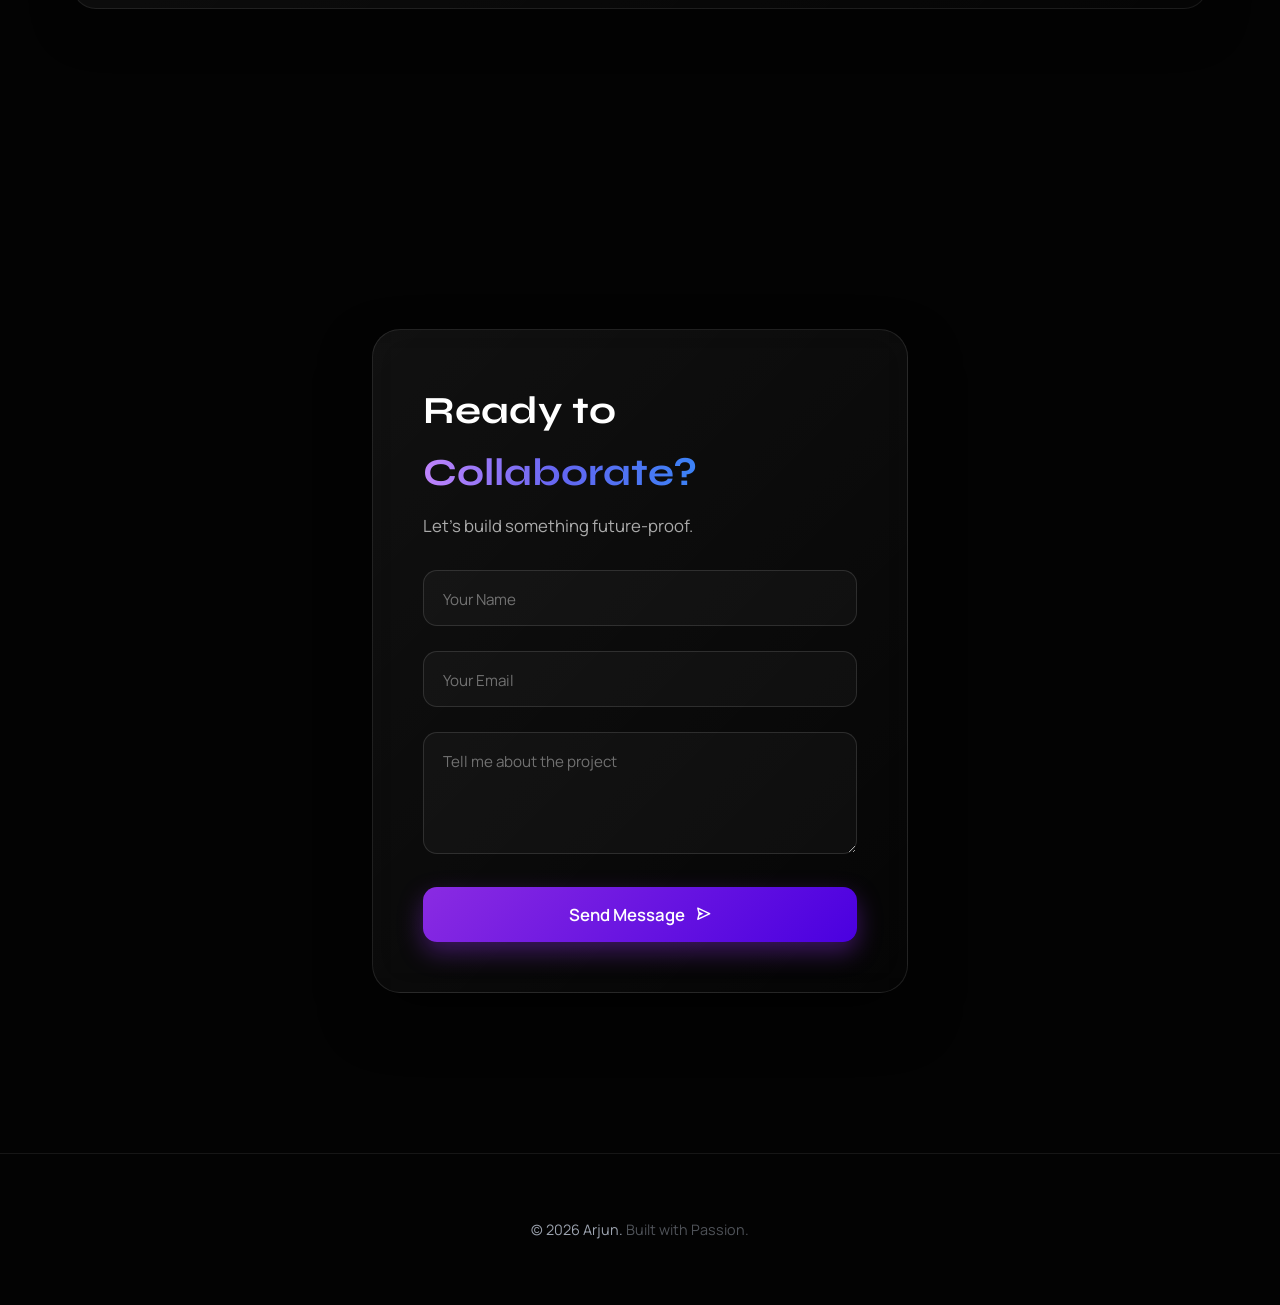
==== commit e2533aa2: "Refactor social media links for consistency" ====
--- a/index.html
+++ b/index.html
@@ -451,39 +451,35 @@
                 </div>
 
                 <!-- SOCIALS -->
-<div class="socials reveal-item">
-
-    <a href="https://github.com/" target="_blank" class="magnetic" title="GitHub">
-        <i class='bx bxl-github'></i>
-    </a>
-
-    <a href="https://www.linkedin.com/feed/" target="_blank" class="magnetic" title="LinkedIn">
-        <i class='bx bxl-linkedin'></i>
-    </a>
-
-    <a href="https://www.instagram.com/m.r____r.e.d.d.y/" target="_blank" class="magnetic" title="Instagram">
-        <i class='bx bxl-instagram'></i>
-    </a>
-
-    <a href="https://www.threads.com/@m.r____r.e.d.d.y" target="_blank" class="magnetic" title="Threads">
-        <i class='bx bxs-quote-single-right'></i>
-    </a>
-
-    <a href="https://x.com/ArjunDurgam28" target="_blank" class="magnetic" title="X (Twitter)">
-        <i class='bx bxl-twitter'></i>
-    </a>
-
-    <a href="https://leetcode.com/u/Arjun_durgam/"
-       target="_blank"
-       rel="noopener noreferrer"
-       class="magnetic"
-       title="LeetCode">
-        <i class='bx bx-code-alt'></i>
-    </a>
-
-</div>
-
-</div>
+                <div class="socials reveal-item">
+
+                    <a href="https://github.com/" target="_blank" class="magnetic" title="GitHub">
+                        <i class='bx bxl-github'></i>
+                    </a>
+
+                    <a href="https://www.linkedin.com/feed/" target="_blank" class="magnetic" title="LinkedIn">
+                        <i class='bx bxl-linkedin'></i>
+                    </a>
+
+                    <a href="https://www.instagram.com/m.r____r.e.d.d.y/" target="_blank" class="magnetic" title="Instagram">
+                        <i class='bx bxl-instagram'></i>
+                    </a>
+
+                    <a href="https://www.threads.com/@m.r____r.e.d.d.y" target="_blank" class="magnetic" title="Threads">
+                        <i class='bx bxs-quote-single-right'></i>
+                    </a>
+
+                    <a href="https://x.com/ArjunDurgam28" target="_blank" class="magnetic" title="X (Twitter)">
+                        <i class='bx bxl-twitter'></i>
+                    </a>
+
+                    <a href="https://leetcode.com/u/Arjun_durgam/" target="_blank" rel="noopener noreferrer" class="magnetic" title="LeetCode">
+                        <i class='bx bx-code-alt'></i>
+                    </a>
+
+                </div>
+
+            </div>
 
             <!-- IMAGE -->
             <div class="hero-visual reveal-item" id="tilt-card">
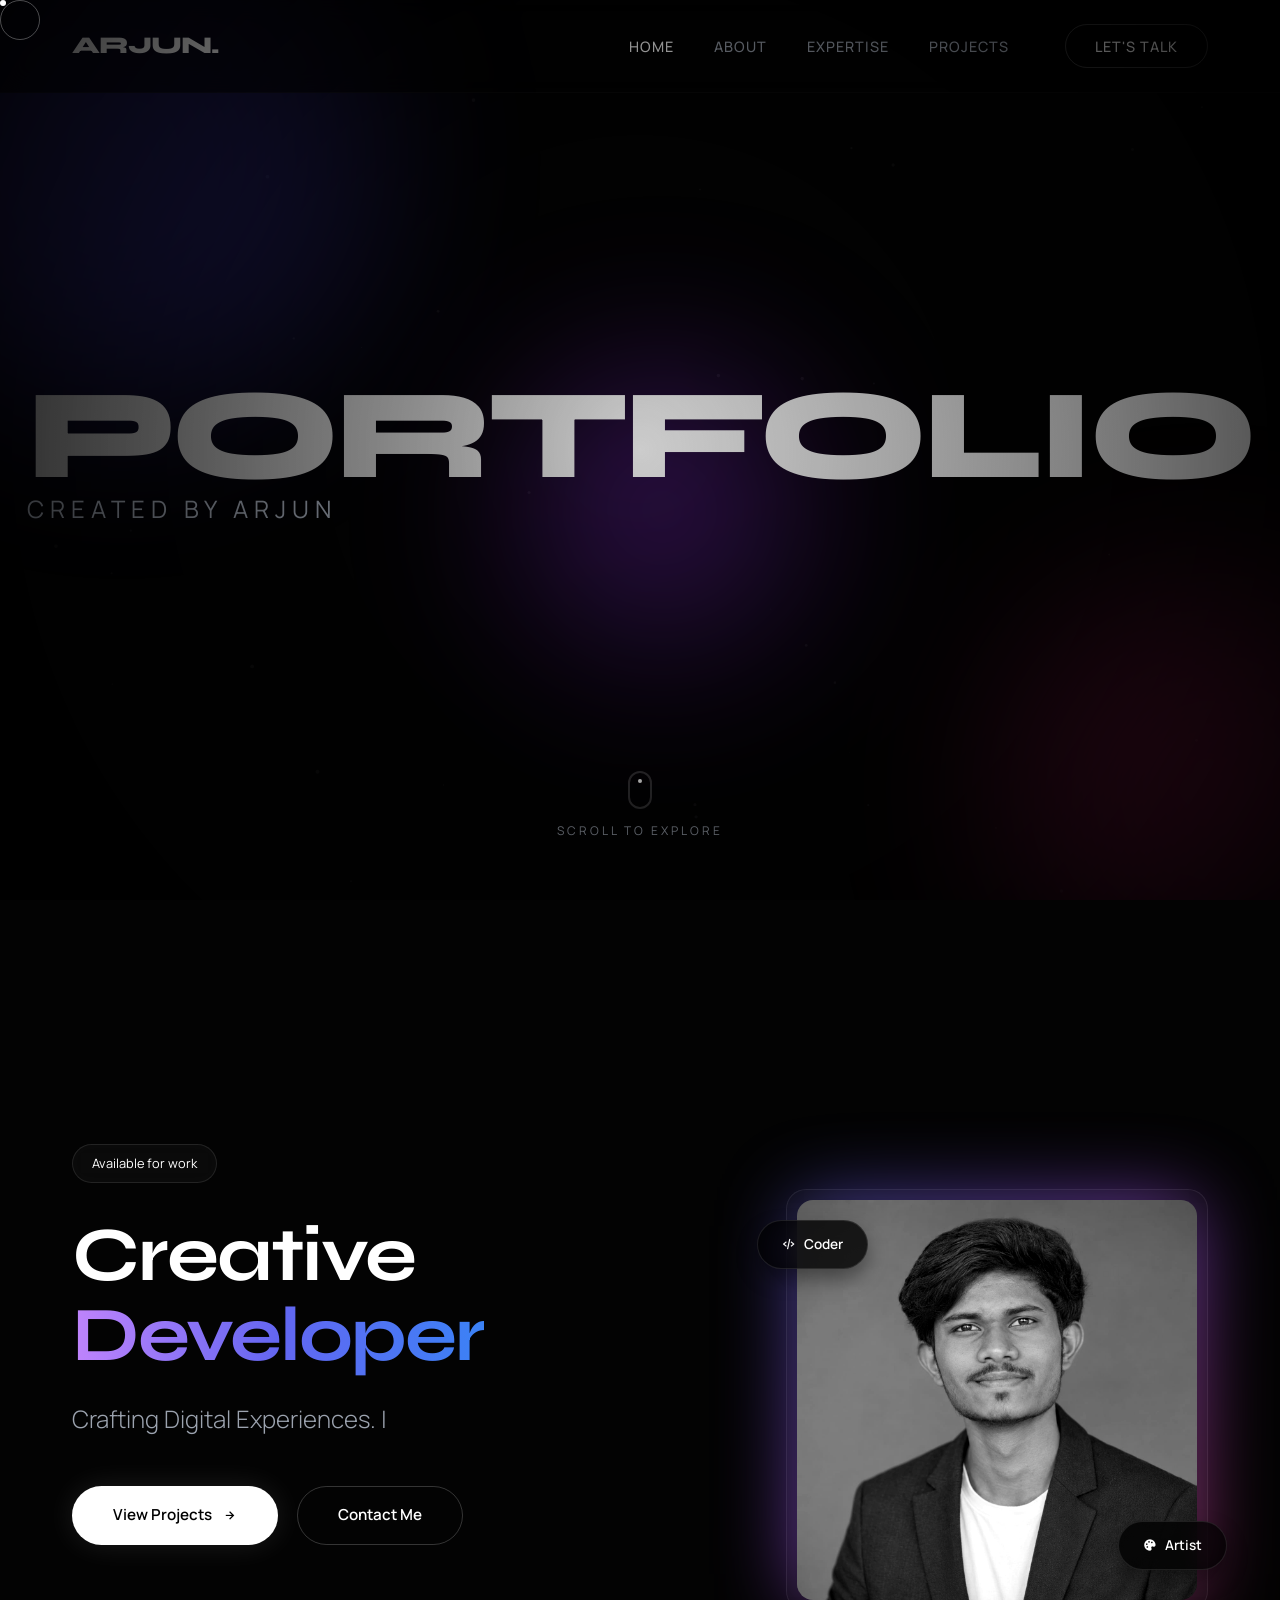
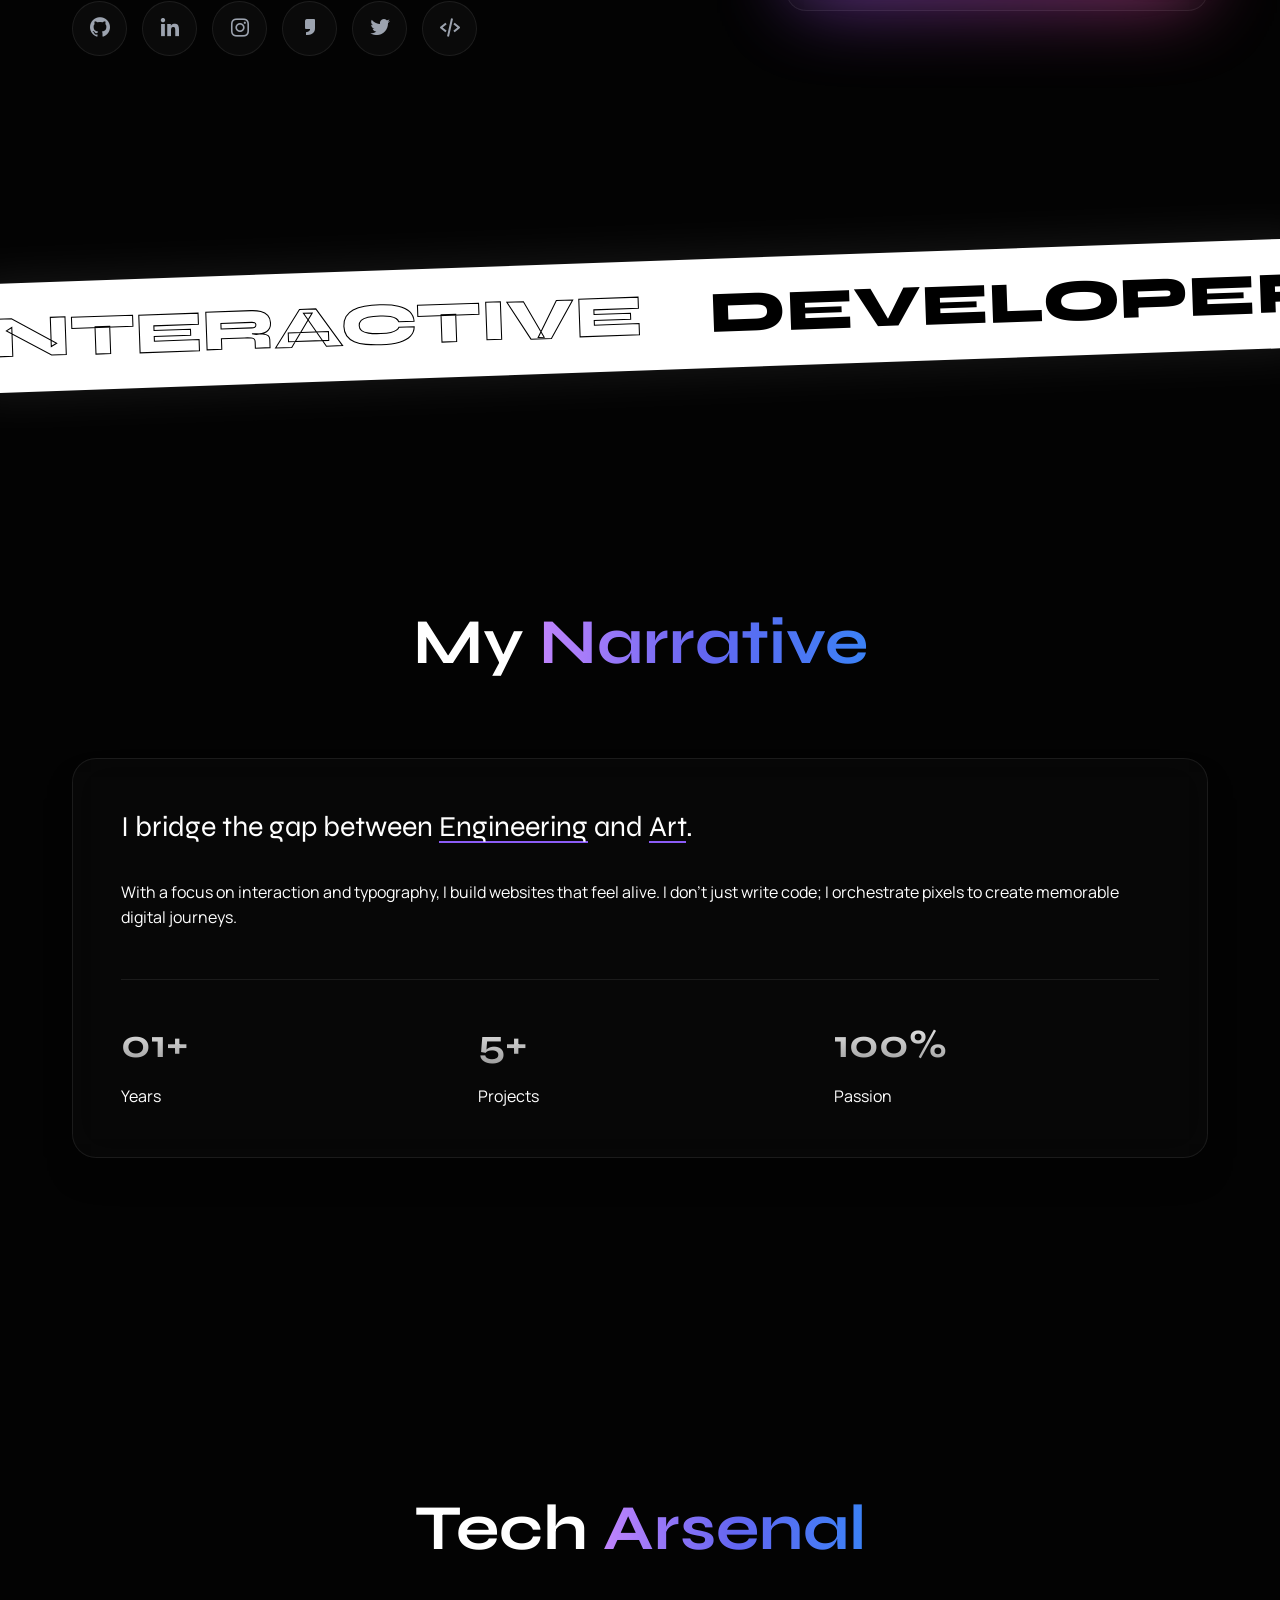
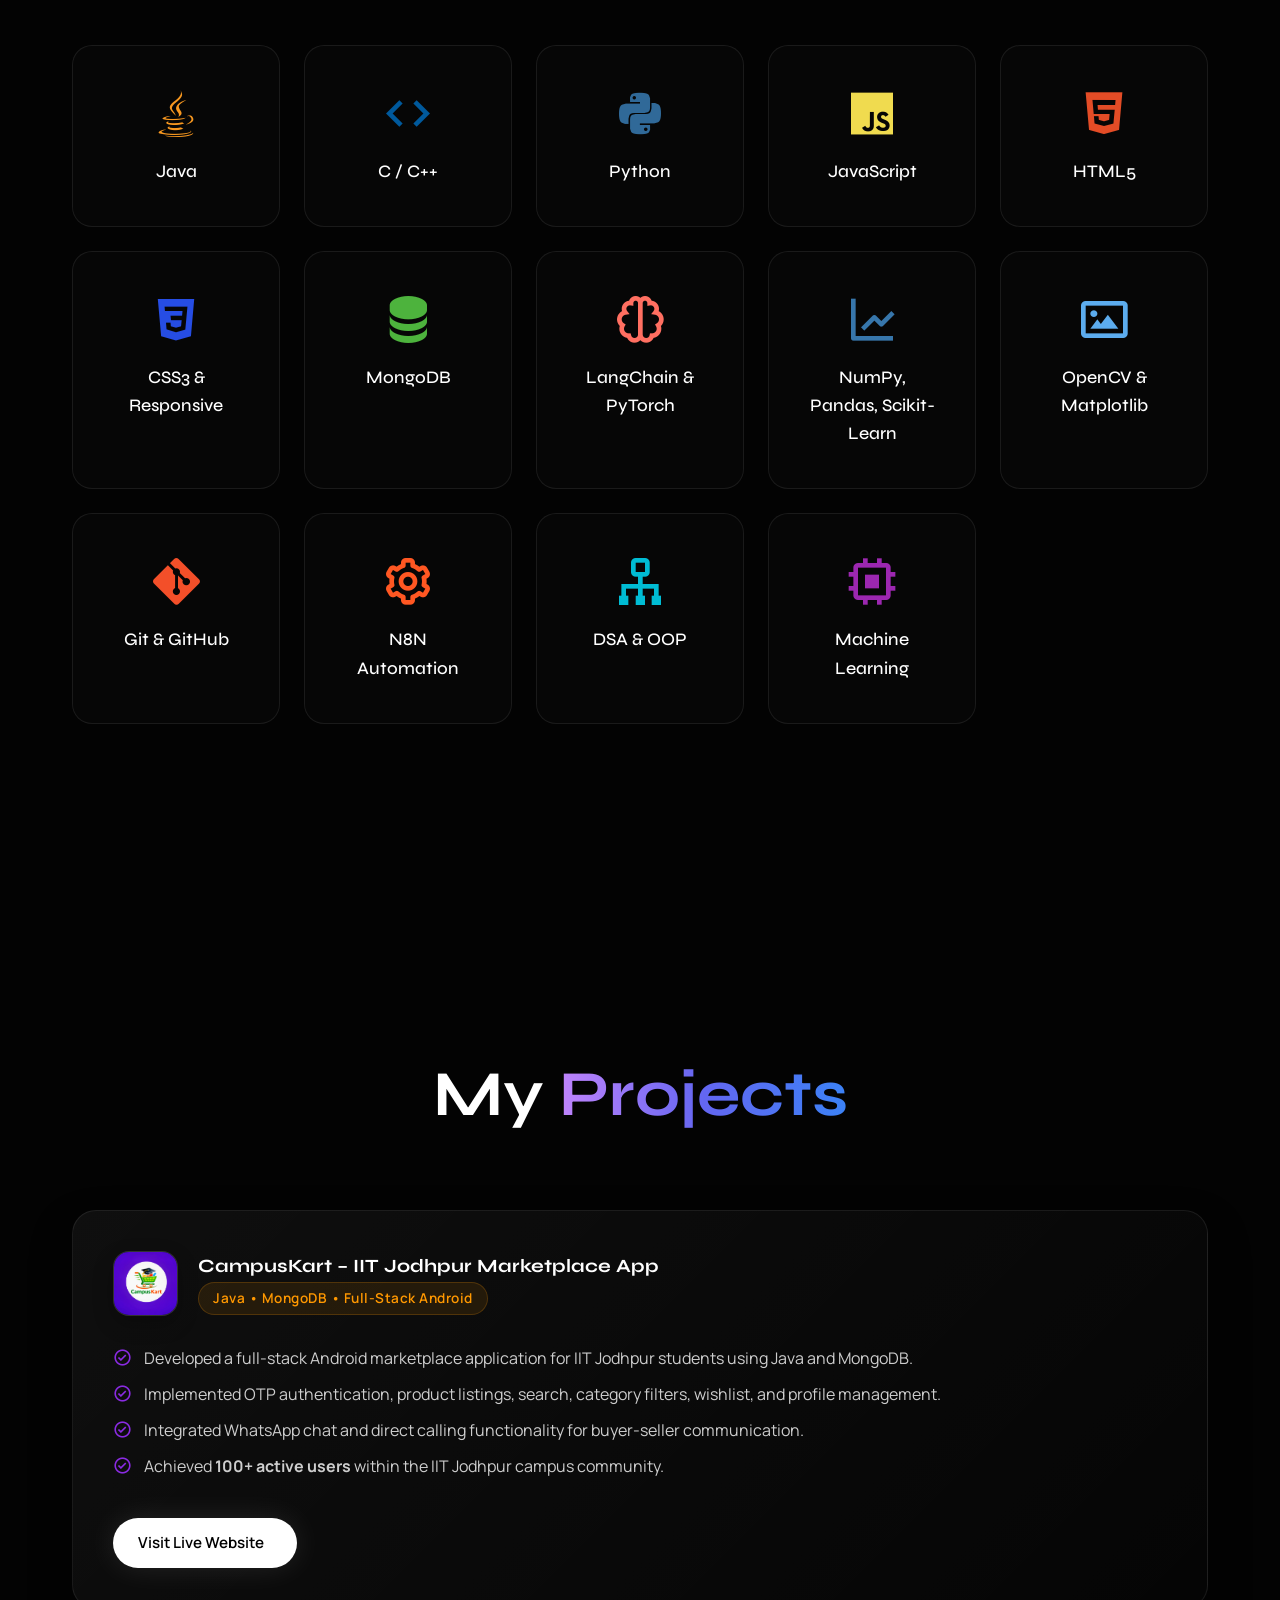
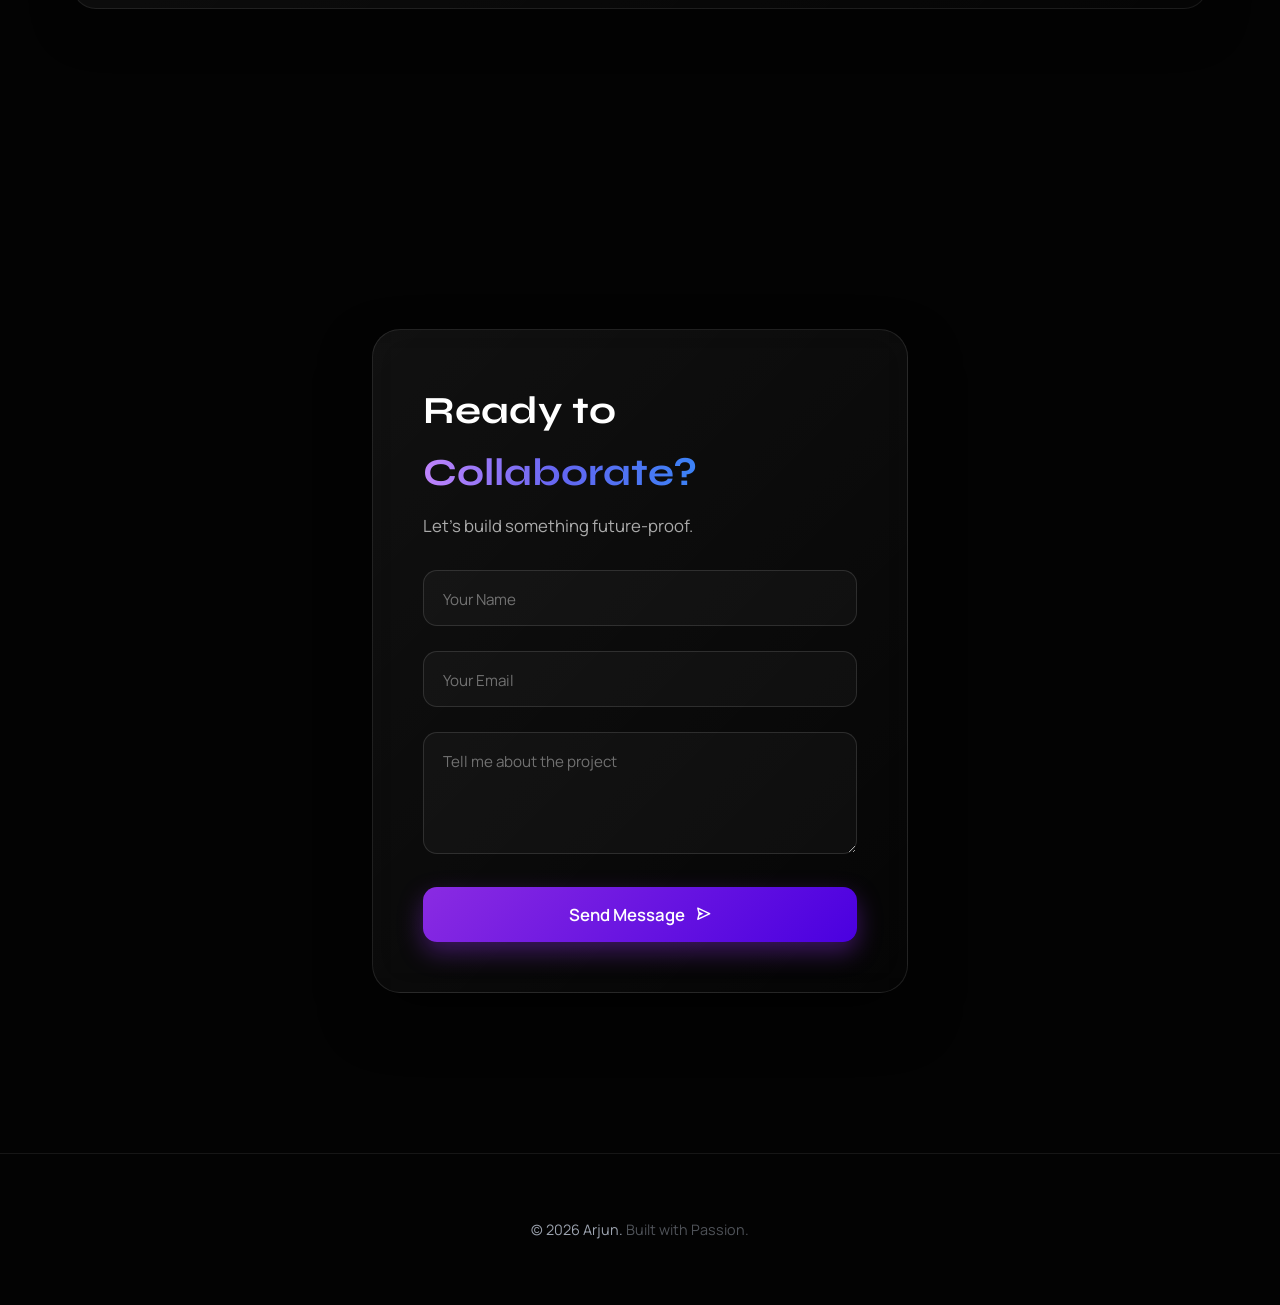
==== commit 97ded545: "Update GitHub link in index.html" ====
--- a/index.html
+++ b/index.html
@@ -453,7 +453,7 @@
                 <!-- SOCIALS -->
                 <div class="socials reveal-item">
 
-                    <a href="https://github.com/" target="_blank" class="magnetic" title="GitHub">
+                    <a href="https://github.com/mahendraarjundurgam-byte" target="_blank" class="magnetic" title="GitHub">
                         <i class='bx bxl-github'></i>
                     </a>
 
